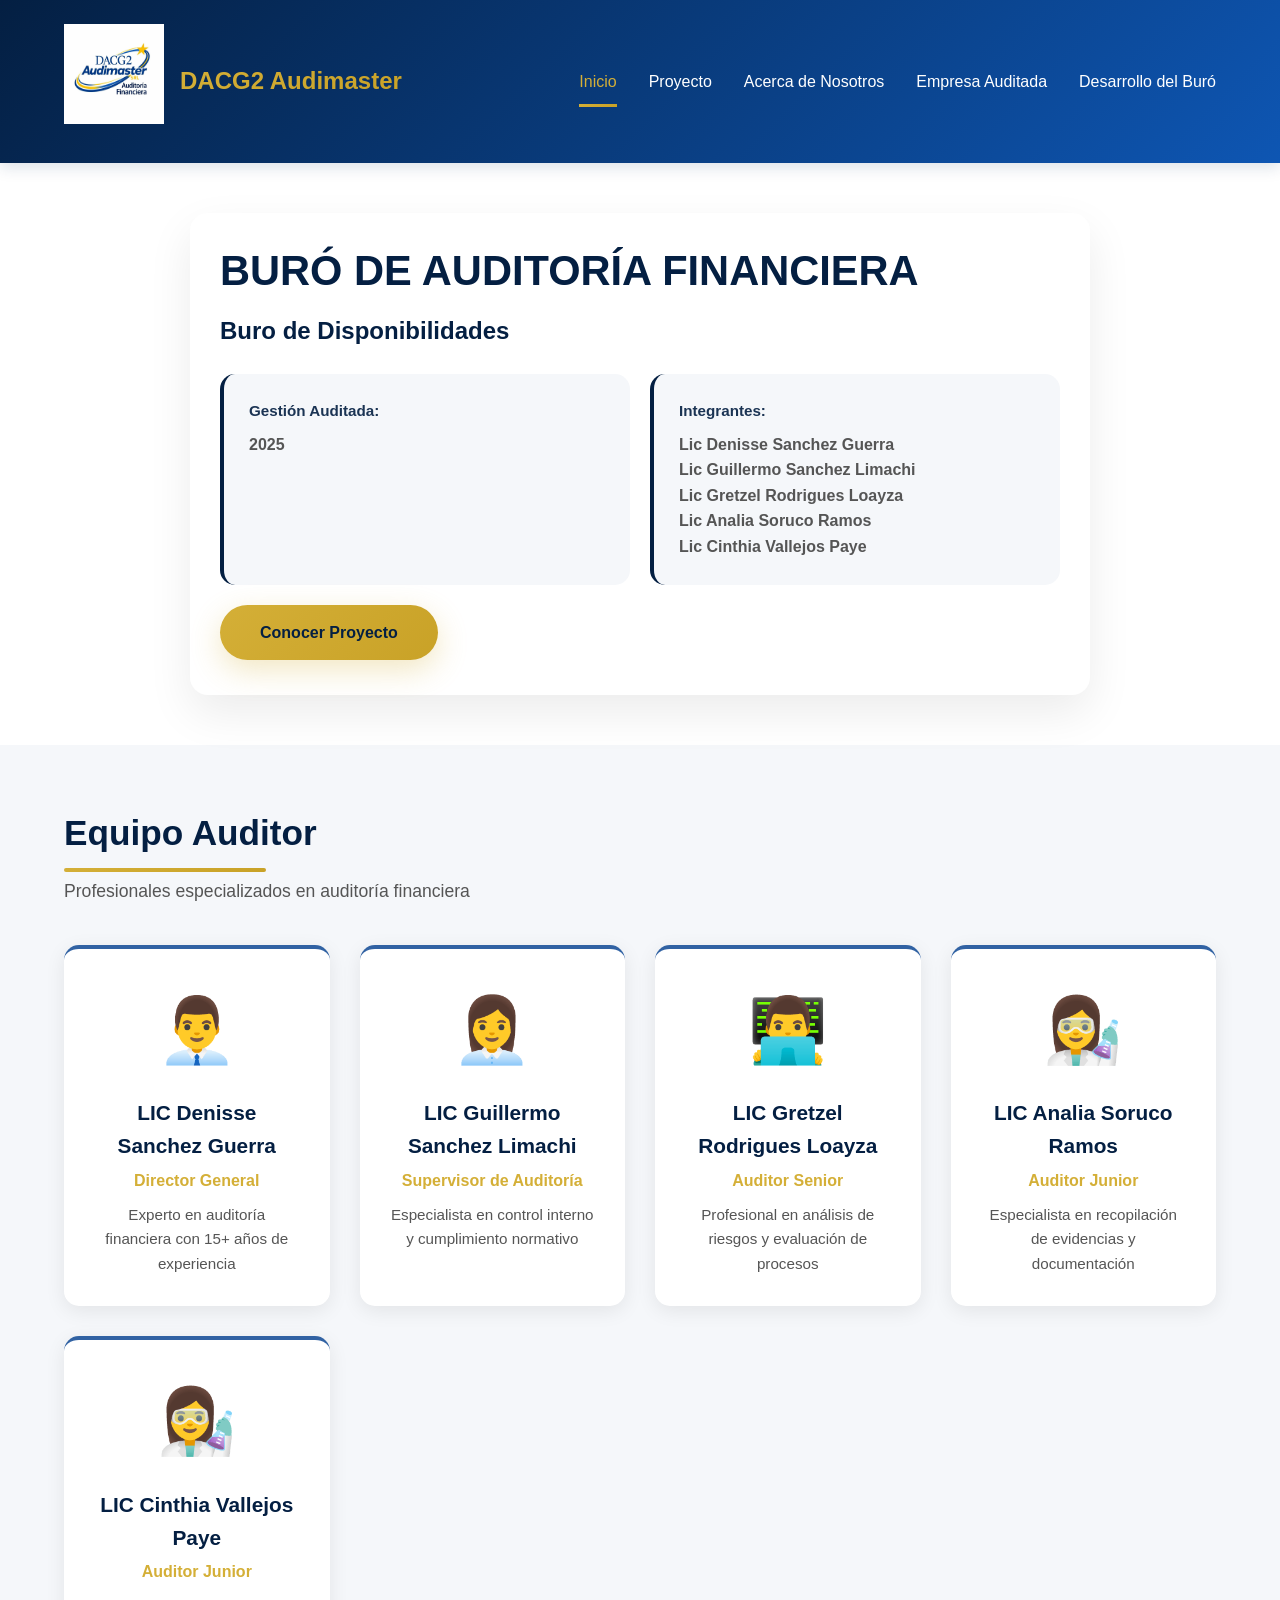
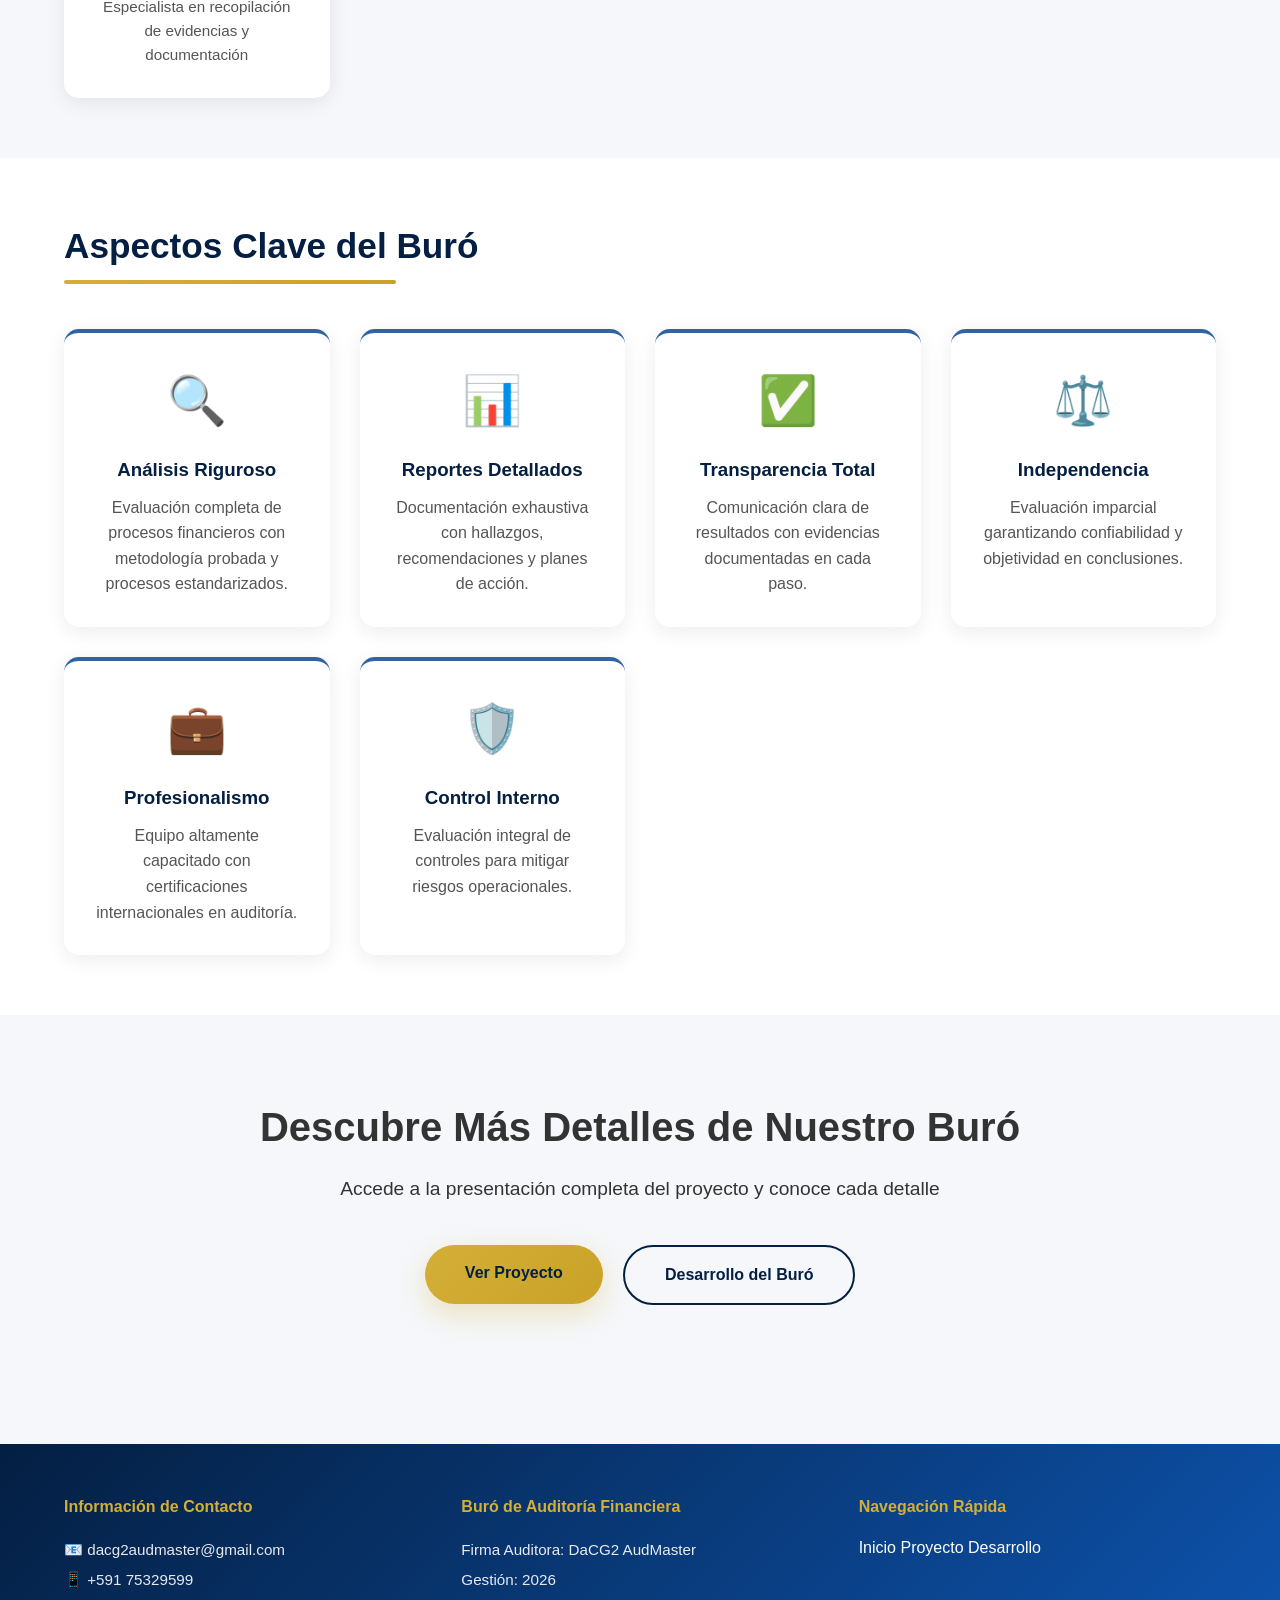
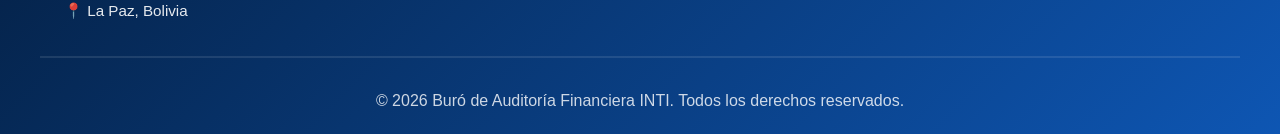
==== index.html @ c923cddf "Add files via upload" ====
<!DOCTYPE html>
<html lang="es">
<head>
    <meta charset="UTF-8">
    <meta name="viewport" content="width=device-width, initial-scale=1.0">
    <link rel="icon" type="image/png" href="img/logofirma.jpg">
    <title>Auditoría Financiera - 2026</title>
    <link rel="stylesheet" href="styles.css">
</head>
<body>
    <!-- Navegación Sticky -->
    <nav class="navbar sticky-navbar">
        <div class="navbar-container">
            <div class="navbar-brand">
                <span class="brand-icon"><img src="img/logofirma.jpg" alt="logo-firma" height="100px" width="100px"></span>
                <span class="brand-text">DACG2 Audimaster</span>
            </div>
            <div class="nav-menu" id="navMenu">
                <a href="index.html" class="nav-link active">Inicio</a>
                <a href="proyecto.html" class="nav-link">Proyecto</a>
                <a href="firma.html" class="nav-link">Acerca de Nosotros</a>
                <a href="empresa.html" class="nav-link">Empresa Auditada</a>
                <a href="desarrollo.html" class="nav-link">Desarrollo del Buró</a>
            </div>
            <div class="hamburger" id="hamburger">
                <span></span>
                <span></span>
                <span></span>
            </div>
        </div>
    </nav>

    <!-- Hero Section -->
    <header class="hero" id="hero">
        <div class="hero-overlay"></div>
        <div class="hero-content">
            <div class="hero-text">
                <h1 class="hero-title fade-in">BURÓ DE AUDITORÍA FINANCIERA</h1>
                <p class="hero-subtitle fade-in-delay">Buro de Disponibilidades</p>
                <div class="hero-info fade-in-delay-2">
                    <div class="info-card">
                        <span class="info-label">Gestión Auditada:</span>
                        <span class="info-value">2025</span>
                    </div>
                    <div class="info-card">
                        <span class="info-label">Integrantes:</span>
                        <span class="info-value">Lic Denisse Sanchez Guerra</span>
                        <span class="info-value">Lic Guillermo Sanchez Limachi</span>
                        <span class="info-value">Lic Gretzel Rodrigues Loayza</span>
                        <span class="info-value">Lic Analia Soruco Ramos</span>
                        <span class="info-value">Lic Cinthia Vallejos Paye</span>
                    </div>
                </div>
                <a href="desarrollo.html" class="cta-button fade-in-delay-3">Conocer Proyecto</a>
            </div>
        </div>
    </header>

    <!-- Integrantes Section -->
    <section class="integrantes-section">
        <div class="container">
            <h2 class="section-title">Equipo Auditor</h2>
            <p class="section-subtitle">Profesionales especializados en auditoría financiera</p>
            <div class="integrantes-grid">
                <div class="integrante-card fade-up" data-index="0">
                    <div class="integrante-avatar">👨‍💼</div>
                    <h3 class="integrante-name">LIC Denisse Sanchez Guerra</h3>
                    <p class="integrante-role">Director General</p>
                    <p class="integrante-description">Experto en auditoría financiera con 15+ años de experiencia</p>
                </div>
                <div class="integrante-card fade-up" data-index="1">
                    <div class="integrante-avatar">👩‍💼</div>
                    <h3 class="integrante-name">LIC Guillermo Sanchez Limachi</h3>
                    <p class="integrante-role">Supervisor de Auditoría</p>
                    <p class="integrante-description">Especialista en control interno y cumplimiento normativo</p>
                </div>
                <div class="integrante-card fade-up" data-index="2">
                    <div class="integrante-avatar">👨‍💻</div>
                    <h3 class="integrante-name">LIC Gretzel Rodrigues Loayza</h3>
                    <p class="integrante-role">Auditor Senior</p>
                    <p class="integrante-description">Profesional en análisis de riesgos y evaluación de procesos</p>
                </div>
                <div class="integrante-card fade-up" data-index="3">
                    <div class="integrante-avatar">👩‍🔬</div>
                    <h3 class="integrante-name">LIC Analia Soruco Ramos</h3>
                    <p class="integrante-role">Auditor Junior</p>
                    <p class="integrante-description">Especialista en recopilación de evidencias y documentación</p>
                </div>
                <div class="integrante-card fade-up" data-index="4">
                    <div class="integrante-avatar">👩‍🔬</div>
                    <h3 class="integrante-name">LIC Cinthia Vallejos Paye</h3>
                    <p class="integrante-role">Auditor Junior</p>
                    <p class="integrante-description">Especialista en recopilación de evidencias y documentación</p>
                </div>
            </div>
        </div>
    </section>
    <!-- Características Principales -->
    <section class="features-section">
        <div class="container">
            <h2 class="section-title">Aspectos Clave del Buró</h2>
            <div class="features-grid">
                <div class="feature-card">
                    <div class="feature-icon">🔍</div>
                    <h3>Análisis Riguroso</h3>
                    <p>Evaluación completa de procesos financieros con metodología probada y procesos estandarizados.</p>
                </div>
                <div class="feature-card">
                    <div class="feature-icon">📊</div>
                    <h3>Reportes Detallados</h3>
                    <p>Documentación exhaustiva con hallazgos, recomendaciones y planes de acción.</p>
                </div>
                <div class="feature-card">
                    <div class="feature-icon">✅</div>
                    <h3>Transparencia Total</h3>
                    <p>Comunicación clara de resultados con evidencias documentadas en cada paso.</p>
                </div>
                <div class="feature-card">
                    <div class="feature-icon">⚖️</div>
                    <h3>Independencia</h3>
                    <p>Evaluación imparcial garantizando confiabilidad y objetividad en conclusiones.</p>
                </div>
                <div class="feature-card">
                    <div class="feature-icon">💼</div>
                    <h3>Profesionalismo</h3>
                    <p>Equipo altamente capacitado con certificaciones internacionales en auditoría.</p>
                </div>
                <div class="feature-card">
                    <div class="feature-icon">🛡️</div>
                    <h3>Control Interno</h3>
                    <p>Evaluación integral de controles para mitigar riesgos operacionales.</p>
                </div>
            </div>
        </div>
    </section>
    <!-- CTA Section -->
    <section class="cta-section">
        <div class="cta-content">
            <h2>Descubre Más Detalles de Nuestro Buró</h2>
            <p>Accede a la presentación completa del proyecto y conoce cada detalle</p>
            <div class="cta-buttons">
                <a href="proyecto.html" class="cta-primary">Ver Proyecto</a>
                <a href="desarrollo.html" class="cta-secondary">Desarrollo del Buró</a>
            </div>
        </div>
    </section>

    <!-- Footer -->
    <footer class="footer">
        <div class="footer-content">
            <div class="footer-section">
                <h4>Información de Contacto</h4>
                <p>📧 dacg2audmaster@gmail.com</p>
                <p>📱 +591 75329599</p>
                <p>📍 La Paz, Bolivia</p>
            </div>
            <div class="footer-section">
                <h4>Buró de Auditoría Financiera</h4>
                <p>Firma Auditora: DaCG2 AudMaster</p>
                <p>Gestión: 2026</p>
            </div>
            <div class="footer-section">
                <h4>Navegación Rápida</h4>
                <a href="index.html">Inicio</a>
                <a href="proyecto.html">Proyecto</a>
                <a href="desarrollo.html">Desarrollo</a>
            </div>
        </div>
        <div class="footer-bottom">
            <p>© 2026 Buró de Auditoría Financiera INTI. Todos los derechos reservados.</p>
        </div>
    </footer>

    <!-- Botón Volver Arriba -->
    <button class="scroll-to-top" id="scrollToTop">↑</button>

    <script src="script.js"></script>
</body>
</html>
---- styles.css ----
/* ============================================
   ESTILOS GLOBALES Y VARIABLES
   ============================================ */

:root {
    /* Paleta de Colores Corporativa */
    --azul-primario: #041f42;
    --azul-secundario: #0e56b3;
    --azul-terciario: #3162a3;
    --dorado-institucional: #D4AF37;
    --dorado-oscuro: #C9A227;
    
    /* Colores Complementarios */
    --blanco: #FFFFFF;
    --gris-claro: #F5F7FA;
    --gris-medio: #E8ECF1;
    --gris-oscuro: #333333;
    --gris-texto: #555555;
    
    /* Otros */
    --verde-exitoso: #27AE60;
    --naranja-advertencia: #F39C12;
    --rojo-error: #E74C3C;
    
    /* Tipografía */
    --font-principal: 'Segoe UI', Tahoma, Geneva, Verdana, sans-serif;
    --font-mono: 'Courier New', monospace;
    
    /* Espaciado */
    --spacing-xs: 0.5rem;
    --spacing-sm: 1rem;
    --spacing-md: 1.5rem;
    --spacing-lg: 2rem;
    --spacing-xl: 3rem;
    --spacing-xxl: 4rem;
    
    /* Transiciones */
    --transition-rapida: 0.2s ease-in-out;
    --transition-normal: 0.3s ease-in-out;
    --transition-lenta: 0.5s ease-in-out;
}

* {
    margin: 0;
    padding: 0;
    box-sizing: border-box;
}

html {
    scroll-behavior: smooth;
}

body {
    font-family: var(--font-principal);
    line-height: 1.6;
    color: var(--gris-texto);
    background-color: var(--gris-claro);
    overflow-x: hidden;
}

/* ============================================
   NAVBAR/NAVEGACIÓN
   ============================================ */

.navbar {
    background: linear-gradient(135deg, var(--azul-primario) 0%, var(--azul-secundario) 100%);
    padding: var(--spacing-md) 0;
    box-shadow: 0 4px 15px rgba(10, 46, 93, 0.15);
    z-index: 1000;
}

.sticky-navbar {
    position: sticky;
    top: 0;
}

.navbar-container {
    max-width: 1200px;
    margin: 0 auto;
    display: flex;
    justify-content: space-between;
    align-items: center;
    padding: 0 var(--spacing-md);
}

.navbar-brand {
    display: flex;
    align-items: center;
    gap: var(--spacing-sm);
    font-size: 1.5rem;
    font-weight: bold;
    color: var(--dorado-institucional);
    text-decoration: none;
}

.brand-icon {
    font-size: 2rem;
}

.brand-text {
    background: linear-gradient(135deg, var(--dorado-institucional), var(--dorado-oscuro));
    -webkit-background-clip: text;
    -webkit-text-fill-color: transparent;
    background-clip: text;
}

.nav-menu {
    display: flex;
    gap: var(--spacing-lg);
    align-items: center;
}

.nav-link {
    color: var(--blanco);
    text-decoration: none;
    font-weight: 500;
    transition: var(--transition-normal);
    position: relative;
    padding: var(--spacing-xs) 0;
}

.nav-link::after {
    content: '';
    position: absolute;
    width: 0;
    height: 3px;
    bottom: -5px;
    left: 0;
    background: linear-gradient(90deg, var(--dorado-institucional), var(--dorado-oscuro));
    transition: width var(--transition-normal);
}

.nav-link:hover::after,
.nav-link.active::after {
    width: 100%;
}

.nav-link:hover {
    color: var(--dorado-institucional);
}

.nav-link.active {
    color: var(--dorado-institucional);
}

.hamburger {
    display: none;
    flex-direction: column;
    cursor: pointer;
    gap: 5px;
}

.hamburger span {
    width: 25px;
    height: 3px;
    background: var(--blanco);
    border-radius: 2px;
    transition: var(--transition-normal);
}

/* ============================================
   HERO SECTION
   ============================================ */

.hero {
    background: var(--blanco);
    color: var(--gris-oscuro);
    padding: 50px 20px;
    min-height: auto;
    position: relative;
}

.hero-overlay {
    display: none;
}

.hero-content {
    display: grid;
    grid-template-columns: 1fr;
    gap: 20px;
    align-items: center;
    max-width: 900px;
    width: min(100%, 980px);
    margin: 0 auto;
    position: relative;
    z-index: 1;
    background: #ffffff;
    padding: 35px 30px;
    border-radius: 18px;
    box-shadow: 0 18px 45px rgba(0, 0, 0, 0.08);
}

.hero-text h1 {
    font-size: 2.6rem;
    font-weight: 800;
    margin-bottom: 18px;
    line-height: 1.1;
    color: var(--azul-primario);
}

.hero-subtitle {
    font-size: 1.5rem;
    margin-bottom: 24px;
    color: var(--azul-primario);
    font-weight: 700;
}

.hero-info {
    display: grid;
    grid-template-columns: repeat(auto-fit, minmax(240px, 1fr));
    gap: 20px;
    margin-bottom: 20px;
}

.info-card {
    color: var(--gris-oscuro);
    background: var(--gris-claro);
    padding: 25px;
    border-radius: 15px;
    border-left: 4px solid var(--azul-primario);
}

.info-label {
    display: block;
    font-size: 0.95rem;
    opacity: 0.9;
    margin-bottom: 10px;
    color: var(--azul-terciario);
}

.info-value {
    display: block;
    font-size: 1.5rem;
    font-weight: bold;
}

.cta-button {
    display: inline-block;
    padding: 15px 40px;
    background: linear-gradient(135deg, var(--dorado-institucional), var(--dorado-oscuro));
    color: var(--azul-primario);
    text-decoration: none;
    border-radius: 50px;
    font-weight: 700;
    transition: background-color var(--transition-normal), transform var(--transition-normal), box-shadow var(--transition-normal);
    box-shadow: 0 10px 30px rgba(212, 175, 55, 0.3);
    border: none;
    cursor: pointer;
}

.cta-button:hover {
    transform: translateY(-2px);
    box-shadow: 0 12px 30px rgba(212, 175, 55, 0.25);
}

/* Hero Image */
.hero-image {
    position: relative;
    height: 400px;
    display: flex;
    align-items: center;
    justify-content: center;
}

.audit-illustration {
    position: relative;
    width: 300px;
    height: 300px;
}

.illustration-element {
    position: absolute;
    border-radius: 10px;
    background: rgba(255, 255, 255, 0.1);
    backdrop-filter: blur(10px);
    animation: float 6s ease-in-out infinite;
}

.element-1 {
    width: 150px;
    height: 100px;
    top: 0;
    left: 0;
    animation-delay: 0s;
    background: linear-gradient(135deg, rgba(212, 175, 55, 0.3), rgba(212, 175, 55, 0.1));
}

.element-2 {
    width: 120px;
    height: 120px;
    bottom: 20px;
    right: 0;
    animation-delay: 1s;
    background: linear-gradient(135deg, rgba(255, 255, 255, 0.2), rgba(255, 255, 255, 0.05));
}

.element-3 {
    width: 100px;
    height: 80px;
    top: 50%;
    left: 50%;
    animation-delay: 2s;
    background: linear-gradient(135deg, rgba(212, 175, 55, 0.2), rgba(212, 175, 55, 0.1));
}

.element-4 {
    width: 140px;
    height: 90px;
    bottom: 0;
    left: 20%;
    animation-delay: 1.5s;
    background: linear-gradient(135deg, rgba(255, 255, 255, 0.15), rgba(255, 255, 255, 0.05));
}

@keyframes float {
    0%, 100% { transform: translateY(0px) rotate(0deg); }
    50% { transform: translateY(-20px) rotate(2deg); }
}

/* ============================================
   ANIMACIONES GLOBALES
   ============================================ */

@keyframes fadeIn {
    from {
        opacity: 0;
        transform: translateY(20px);
    }
    to {
        opacity: 1;
        transform: translateY(0);
    }
}

@keyframes fadeInRight {
    from {
        opacity: 0;
        transform: translateX(50px);
    }
    to {
        opacity: 1;
        transform: translateX(0);
    }
}

@keyframes slideUp {
    from {
        opacity: 0;
        transform: translateY(50px);
    }
    to {
        opacity: 1;
        transform: translateY(0);
    }
}

@keyframes scaleIn {
    from {
        opacity: 0;
        transform: scale(0.9);
    }
    to {
        opacity: 1;
        transform: scale(1);
    }
}

@keyframes countUp {
    from {
        transform: translateY(10px);
        opacity: 0;
    }
    to {
        transform: translateY(0);
        opacity: 1;
    }
}

.fade-in {
    animation: fadeIn 0.8s ease-out forwards;
}

.fade-in-delay {
    animation: fadeIn 0.8s ease-out 0.2s forwards;
    opacity: 0;
}

.fade-in-delay-2 {
    animation: fadeIn 0.8s ease-out 0.4s forwards;
    opacity: 0;
}

.fade-in-delay-3 {
    animation: fadeIn 0.8s ease-out 0.6s forwards;
    opacity: 0;
}

.fade-in-right {
    animation: fadeInRight 0.8s ease-out forwards;
}

.fade-up {
    animation: slideUp 0.6s ease-out forwards;
    opacity: 0;
}

.fade-up[data-delay="0.1s"] {
    animation-delay: 0.1s;
}

.fade-up[data-delay="0.2s"] {
    animation-delay: 0.2s;
}

.fade-up[data-delay="0.3s"] {
    animation-delay: 0.3s;
}

.fade-up[data-delay="0.4s"] {
    animation-delay: 0.4s;
}

.fade-up[data-delay="0.5s"] {
    animation-delay: 0.5s;
}

.fade-up[data-delay="0.6s"] {
    animation-delay: 0.6s;
}

.fade-up[data-delay="0.7s"] {
    animation-delay: 0.7s;
}

.fade-up[data-index="0"] {
    animation-delay: 0s;
}

.fade-up[data-index="1"] {
    animation-delay: 0.1s;
}

.fade-up[data-index="2"] {
    animation-delay: 0.2s;
}

.fade-up[data-index="3"] {
    animation-delay: 0.3s;
}

.fade-up[data-index="4"] {
    animation-delay: 0.4s;
}

.fade-up[data-index="5"] {
    animation-delay: 0.5s;
}

/* ============================================
   CONTENEDOR GENERAL
   ============================================ */

.container {
    max-width: 1200px;
    margin: 0 auto;
    padding: 0 var(--spacing-md);
}

.main-content {
    min-height: calc(100vh - 200px);
}

/* ============================================
   PAGE HEADER
   ============================================ */

.page-header {
    padding: 60px var(--spacing-md);
    text-align: center;
    border-bottom: 5px solid var(--dorado-institucional);
}

.page-title {
    font-size: 2.5rem;
    margin-bottom: 10px;
    font-weight: 800;
}

.page-subtitle {
    font-size: 1.2rem;
    opacity: 0.9;
    color: var(--dorado-institucional);
}

/* ============================================
   SECCIONES GENERALES
   ============================================ */

.section-title {
    font-size: 2.2rem;
    font-weight: 800;
    color: var(--azul-primario);
    margin-bottom: 15px;
    position: relative;
    display: inline-block;
}

.section-title::after {
    content: '';
    position: absolute;
    width: 80%;
    height: 4px;
    bottom: -10px;
    left: 0;
    background: linear-gradient(90deg, var(--dorado-institucional), var(--dorado-oscuro));
    border-radius: 2px;
}

.section-subtitle {
    font-size: 1.1rem;
    color: var(--gris-texto);
    margin-bottom: 40px;
}

section {
    padding: 60px 0;
}

section:nth-child(even) {
    background: var(--blanco);
}

section:nth-child(odd) {
    background: var(--gris-claro);
}

section.project-section,
section.firm-section,
section.company-section {
    background: var(--blanco);
    max-width: 1080px;
    margin: 0 auto 40px;
    padding: 40px 35px;
    border-radius: 24px;
    box-shadow: 0 18px 40px rgba(0, 0, 0, 0.08);
    border: 1px solid rgba(0, 0, 0, 0.05);
}

section.firm-section {
    background: var(--blanco);
    max-width: 1080px;
    margin: 0 auto 40px;
    padding: 40px 35px;
    border-radius: 24px;
    box-shadow: 0 18px 40px rgba(0, 0, 0, 0.08);
    border: 1px solid rgba(0, 0, 0, 0.05);
}

section.project-section .section-title,
section.firm-section .section-title,
section.company-section .section-title {
    margin-bottom: 25px;
}

section.project-section .editable-box,
section.project-section .objective-box,
section.project-section .methodology-box,
section.project-section .documentation-grid,
section.project-section .importance-grid,
section.project-section .steps-container,
section.firm-section .firm-info-box,
section.firm-section .mission-vision-grid,
section.firm-section .values-grid,
section.firm-section .organigrama-container,
section.firm-section .competencias-grid,
section.firm-section .certifications-grid,
section.firm-section .experience-content,
section.company-section .company-info-grid,
section.company-section .background-box,
section.company-section .economic-activity-box,
section.company-section .org-structure-container,
section.company-section .areas-grid,
section.company-section .indicators-container,
section.company-section .risk-assessment,
section.company-section .executive-summary {
    margin-top: 20px;
}

.firm-info-box {
    background: var(--gris-claro);
    padding: 30px;
    border-radius: 18px;
    box-shadow: 0 10px 30px rgba(0, 0, 0, 0.05);
    border: 1px solid rgba(0, 0, 0, 0.08);
}

/* ============================================
   CARDS Y ELEMENTOS
   ============================================ */

.integrantes-grid,
.features-grid,
.indicadores-grid {
    display: grid;
    grid-template-columns: repeat(auto-fit, minmax(250px, 1fr));
    gap: 30px;
    margin-top: 40px;
}

.integrante-card,
.feature-card,
.indicador-card,
.work-card,
.importance-card {
    background: var(--blanco);
    padding: 30px;
    border-radius: 15px;
    box-shadow: 0 5px 20px rgba(0, 0, 0, 0.08);
    transition: var(--transition-normal);
    text-align: center;
    border-top: 4px solid var(--azul-terciario);
}

.integrante-card:hover,
.feature-card:hover,
.importance-card:hover {
    transform: translateY(-10px);
    box-shadow: 0 15px 40px rgba(0, 0, 0, 0.15);
    border-top-color: var(--dorado-institucional);
}

.integrante-avatar {
    font-size: 4rem;
    margin-bottom: 15px;
}

.integrante-name {
    font-size: 1.3rem;
    color: var(--azul-primario);
    margin-bottom: 5px;
}

.integrante-role {
    color: var(--dorado-institucional);
    font-weight: 600;
    margin-bottom: 10px;
}

.integrante-description {
    font-size: 0.95rem;
    color: var(--gris-texto);
}

.feature-icon,
.importance-icon {
    font-size: 3rem;
    margin-bottom: 15px;
}

.feature-card h3,
.importance-card h3 {
    color: var(--azul-primario);
    margin-bottom: 10px;
}

.indicador-icon {
    font-size: 2.5rem;
    margin-bottom: 15px;
}

.indicador-number {
    font-size: 2.5rem;
    font-weight: bold;
    color: var(--dorado-institucional);
    margin: 15px 0;
}

.indicador-label {
    font-size: 0.95rem;
    color: var(--gris-texto);
    font-weight: 600;
}

/* ============================================
   BOXES DESTACADAS
   ============================================ */

.highlight-box,
.objective-box,
.editable-box {
    background: linear-gradient(135deg, var(--azul-primario), var(--azul-secundario));
    color: var(--blanco);
    padding: 30px;
    border-radius: 15px;
    border-left: 5px solid var(--dorado-institucional);
    margin: 20px 0;
}

.objective-text {
    font-size: 1.1rem;
    line-height: 1.8;
    text-align: center;
}

.editable-box {
    background: var(--blanco);
    color: var(--gris-texto);
    border: 2px solid var(--gris-medio);
    padding: 40px;
}

.editable-box p {
    margin-bottom: 20px;
    line-height: 1.8;
    text-align: justify;
}

/* ============================================
   OBJETIVOS
   ============================================ */

.objectives-list {
    display: grid;
    grid-template-columns: repeat(auto-fit, minmax(300px, 1fr));
    gap: 25px;
    margin-top: 30px;
}

.objective-item {
    background: var(--blanco);
    padding: 25px;
    border-radius: 12px;
    display: flex;
    gap: 15px;
    box-shadow: 0 3px 15px rgba(0, 0, 0, 0.08);
    transition: var(--transition-normal);
    border-left: 4px solid var(--azul-terciario);
}

.objective-item:hover {
    transform: translateX(5px);
    box-shadow: 0 8px 25px rgba(0, 0, 0, 0.12);
}

.objective-icon {
    font-size: 2rem;
    flex-shrink: 0;
}

.objective-content h4 {
    color: var(--azul-primario);
    margin-bottom: 8px;
}

.objective-content p {
    font-size: 0.95rem;
    color: var(--gris-texto);
}

/* ============================================
   VALORES Y COMPETENCIAS
   ============================================ */

.values-grid,
.competencias-grid {
    display: grid;
    grid-template-columns: repeat(auto-fit, minmax(280px, 1fr));
    gap: 25px;
    margin-top: 30px;
}

.value-card,
.competencia-item {
    background: var(--blanco);
    padding: 30px;
    border-radius: 15px;
    text-align: center;
    box-shadow: 0 5px 20px rgba(0, 0, 0, 0.08);
    transition: var(--transition-normal);
    border: 2px solid transparent;
}

.value-card:hover,
.competencia-item:hover {
    border-color: var(--dorado-institucional);
    box-shadow: 0 10px 30px rgba(212, 175, 55, 0.15);
}

.value-icon {
    font-size: 2.5rem;
    margin-bottom: 15px;
}

.value-card h3,
.competencia-item h4 {
    color: var(--azul-primario);
    margin-bottom: 10px;
    font-size: 1.2rem;
}

.value-card p,
.competencia-item p {
    color: var(--gris-texto);
    font-size: 0.95rem;
}

/* ============================================
   MISIÓN Y VISIÓN
   ============================================ */

.mission-vision-grid {
    display: grid;
    grid-template-columns: 1fr 1fr;
    gap: 30px;
    margin-top: 30px;
}

.mission-card,
.vision-card {
    background: var(--blanco);
    padding: 40px;
    border-radius: 15px;
    box-shadow: 0 8px 30px rgba(0, 0, 0, 0.1);
    border-top: 5px solid var(--dorado-institucional);
}

.mission-icon,
.vision-icon {
    font-size: 3rem;
    margin-bottom: 20px;
}

.mission-card h3,
.vision-card h3 {
    color: var(--azul-primario);
    font-size: 1.8rem;
    margin-bottom: 15px;
}

.mission-card p,
.vision-card p {
    line-height: 1.8;
    text-align: justify;
}

/* ============================================
   ORGANIGRAMA
   ============================================ */

.organigrama-container {
    margin-top: 40px;
    padding: 30px;
    background: var(--blanco);
    border-radius: 15px;
    display: flex;
    flex-direction: column;
    align-items: center;
    gap: 20px;
}

section.firm-section .organigrama-container {
    max-width: 980px;
    width: 100%;
    padding: 30px;
    background: linear-gradient(180deg, rgba(249,250,252,0.95), rgba(238,243,249,0.95));
    border-radius: 18px;
    box-shadow: 0 20px 50px rgba(0, 0, 0, 0.08);
}

.org-level {
    display: flex;
    justify-content: center;
    gap: 20px;
    width: 100%;
    flex-wrap: wrap;
}

.org-box {
    background: linear-gradient(135deg, var(--azul-primario), var(--azul-secundario));
    color: var(--blanco);
    padding: 20px;
    border-radius: 10px;
    text-align: center;
    min-width: 200px;
    box-shadow: 0 5px 15px rgba(0, 0, 0, 0.1);
    border-bottom: 4px solid var(--dorado-institucional);
    min-height: 160px;
    display: flex;
    flex-direction: column;
    justify-content: center;
}

.org-icon {
    font-size: 2rem;
    display: block;
    margin-bottom: 10px;
}

.org-title {
    display: block;
    font-weight: 700;
    margin-bottom: 5px;
}

.org-name {
    display: block;
    font-size: 0.85rem;
    opacity: 0.9;
}

.org-connector {
    width: 2px;
    height: 40px;
    background: var(--dorado-institucional);
    margin: 0 auto;
}

.org-connector.horizontal {
    width: 80%;
    height: 2px;
    margin: 0 auto;
    max-width: 700px;
}

.org-connector.vertical {
    width: 2px;
    height: 40px;
    background: var(--dorado-institucional);
    margin: 0 auto;
}

.org-col {
    display: flex;
    flex-direction: row;
    align-items: center;
    justify-content: center;
    gap: 20px;
    flex-wrap: nowrap;
}

.org-col .org-connector {
    width: 40px;
    height: 2px;
    background: var(--dorado-institucional);
    margin: 0;
}

@media (max-width: 768px) {
    .org-level,
    .org-col {
        flex-direction: column;
        gap: 15px;
    }

    .org-connector.horizontal,
    .org-col .org-connector {
        width: 60%;
        height: 2px;
    }
}

/* ============================================
   ESTRUCTURA Y ORGANIZACIÓN
   ============================================ */

.structure-diagram {
    margin-top: 30px;
    display: flex;
    flex-direction: column;
    align-items: center;
    gap: 20px;
}

.structure-level {
    display: flex;
    justify-content: center;
    gap: 20px;
    width: 100%;
    flex-wrap: wrap;
}

.structure-box {
    background: linear-gradient(135deg, var(--azul-secundario), var(--azul-terciario));
    color: var(--blanco);
    padding: 20px;
    border-radius: 10px;
    text-align: center;
    min-width: 150px;
    box-shadow: 0 5px 15px rgba(0, 0, 0, 0.1);
    border-top: 4px solid var(--dorado-institucional);
}

.structure-icon {
    font-size: 1.8rem;
    display: block;
    margin-bottom: 10px;
}

.structure-title {
    font-size: 0.95rem;
    font-weight: 700;
}

.structure-line {
    width: 2px;
    height: 30px;
    background: var(--dorado-institucional);
}

/* ============================================
   INFORMACIÓN EMPRESARIAL
   ============================================ */

.company-info-grid {
    display: grid;
    grid-template-columns: repeat(auto-fit, minmax(280px, 1fr));
    gap: 20px;
    margin-top: 30px;
}

.info-item {
    background: var(--blanco);
    padding: 20px;
    border-radius: 10px;
    border-left: 4px solid var(--dorado-institucional);
    box-shadow: 0 3px 10px rgba(0, 0, 0, 0.08);
}

.info-label {
    display: block;
    font-weight: 700;
    color: var(--azul-primario);
    font-size: 0.95rem;
    margin-bottom: 8px;
}

.info-value {
    display: block;
    color: var(--gris-texto);
    font-size: 1rem;
}

.background-box {
    background: var(--gris-claro);
    padding: 30px;
    border-radius: 15px;
    border-left: 5px solid var(--azul-terciario);
}

.background-box p {
    margin-bottom: 15px;
    line-height: 1.8;
    text-align: justify;
}

.economic-activity-box {
    background: linear-gradient(135deg, var(--azul-primario), var(--azul-secundario));
    color: var(--blanco);
}

.economic-activity-box h3 {
    margin-bottom: 15px;
    font-size: 1.3rem;
}

/* ============================================
   ÁREAS EVALUADAS
   ============================================ */

.areas-grid {
    display: grid;
    grid-template-columns: repeat(auto-fit, minmax(280px, 1fr));
    gap: 25px;
    margin-top: 30px;
}

.area-card {
    background: var(--blanco);
    padding: 25px;
    border-radius: 12px;
    text-align: center;
    box-shadow: 0 5px 20px rgba(0, 0, 0, 0.08);
    transition: var(--transition-normal);
    position: relative;
}

.area-card:hover {
    transform: translateY(-8px);
    box-shadow: 0 12px 30px rgba(0, 0, 0, 0.15);
}

.area-icon {
    font-size: 2.5rem;
    margin-bottom: 15px;
}

.area-card h3 {
    color: var(--azul-primario);
    margin-bottom: 10px;
}

.area-card p {
    color: var(--gris-texto);
    font-size: 0.95rem;
    margin-bottom: 15px;
}

.area-status {
    display: inline-block;
    background: var(--verde-exitoso);
    color: var(--blanco);
    padding: 5px 12px;
    border-radius: 20px;
    font-size: 0.85rem;
    font-weight: 600;
}

/* ============================================
   INDICADORES Y PROGRESO
   ============================================ */

.indicators-container {
    display: grid;
    grid-template-columns: repeat(auto-fit, minmax(250px, 1fr));
    gap: 30px;
    margin-top: 30px;
}

.indicator-block {
    background: var(--blanco);
    padding: 25px;
    border-radius: 12px;
    box-shadow: 0 3px 15px rgba(0, 0, 0, 0.08);
}

.indicator-block h4 {
    color: var(--azul-primario);
    margin-bottom: 15px;
    font-size: 1rem;
}

.progress-bar {
    height: 10px;
    background: var(--gris-medio);
    border-radius: 10px;
    overflow: hidden;
    margin-bottom: 10px;
}

.progress-fill {
    height: 100%;
    background: linear-gradient(90deg, var(--verde-exitoso), var(--dorado-institucional));
    border-radius: 10px;
    animation: progressAnimation 2s ease-out;
}

@keyframes progressAnimation {
    from {
        width: 0 !important;
    }
}

.progress-percent {
    display: block;
    text-align: right;
    color: var(--verde-exitoso);
    font-weight: 700;
    font-size: 1.1rem;
}

/* ============================================
   EVALUACIÓN DE RIESGO
   ============================================ */

.risk-assessment {
    display: grid;
    grid-template-columns: repeat(auto-fit, minmax(280px, 1fr));
    gap: 25px;
    margin-top: 30px;
}

.risk-item {
    background: var(--blanco);
    padding: 25px;
    border-radius: 12px;
    box-shadow: 0 3px 15px rgba(0, 0, 0, 0.08);
}

.risk-label {
    display: block;
    font-weight: 700;
    color: var(--azul-primario);
    margin-bottom: 12px;
}

.risk-gauge {
    position: relative;
    height: 30px;
    background: var(--gris-medio);
    border-radius: 15px;
    overflow: hidden;
    display: flex;
    align-items: center;
    justify-content: flex-start;
    padding: 0 10px;
}

.gauge-fill {
    height: 100%;
    border-radius: 15px;
    animation: gaugeFill 1.5s ease-out;
}

@keyframes gaugeFill {
    from {
        width: 0 !important;
    }
}

.gauge-label {
    position: absolute;
    right: 10px;
    color: var(--blanco);
    font-weight: 700;
    font-size: 0.85rem;
}

/* ============================================
   DASHBOARD
   ============================================ */

.dashboard-grid {
    display: grid;
    grid-template-columns: repeat(auto-fit, minmax(200px, 1fr));
    gap: 25px;
    margin-top: 30px;
}

.dashboard-card {
    background: var(--blanco);
    padding: 30px;
    border-radius: 15px;
    text-align: center;
    box-shadow: 0 8px 30px rgba(0, 0, 0, 0.1);
    border-top: 5px solid var(--dorado-institucional);
    animation: scaleIn 0.6s ease-out;
}

.dashboard-icon {
    font-size: 2.5rem;
    margin-bottom: 15px;
}

.dashboard-stat {
    font-size: 2.5rem;
    font-weight: 800;
    color: var(--dorado-institucional);
    margin: 15px 0;
}

.dashboard-label {
    color: var(--gris-texto);
    font-size: 0.95rem;
    font-weight: 600;
}

/* ============================================
   TRABAJO REALIZADO - TABS
   ============================================ */

.work-tabs {
    display: flex;
    gap: 15px;
    margin-bottom: 30px;
    border-bottom: 2px solid var(--gris-medio);
    flex-wrap: wrap;
}

.tab-button {
    padding: 12px 25px;
    background: transparent;
    border: none;
    color: var(--gris-texto);
    cursor: pointer;
    font-weight: 600;
    transition: var(--transition-normal);
    position: relative;
    border-bottom: 3px solid transparent;
    margin-bottom: -2px;
}

.tab-button:hover {
    color: var(--dorado-institucional);
}

.tab-button.active {
    color: var(--azul-primario);
    border-bottom-color: var(--dorado-institucional);
}

.tab-content {
    display: none;
}

.tab-content.active {
    display: block;
    animation: fadeIn 0.3s ease-out;
}

/* ============================================
   TARJETAS DE TRABAJO
   ============================================ */

.work-cards {
    display: grid;
    grid-template-columns: repeat(auto-fit, minmax(300px, 1fr));
    gap: 25px;
    margin-top: 25px;
}

.work-card {
    background: var(--blanco);
    border: 2px solid var(--gris-medio);
    padding: 25px;
    border-radius: 12px;
    transition: var(--transition-normal);
    display: flex;
    flex-direction: column;
}

.work-card:hover {
    border-color: var(--dorado-institucional);
    box-shadow: 0 10px 30px rgba(0, 0, 0, 0.12);
    transform: translateY(-5px);
}

.work-header {
    display: flex;
    justify-content: space-between;
    align-items: flex-start;
    gap: 15px;
    margin-bottom: 15px;
    padding-bottom: 15px;
    border-bottom: 2px solid var(--gris-medio);
}

.drive-grid {
    display: grid;
    grid-template-columns: repeat(auto-fit, minmax(270px, 1fr));
    gap: 24px;
    margin-top: 30px;
}

.drive-card {
    display: block;
    border-radius: 20px;
    overflow: hidden;
    text-decoration: none;
    background: var(--blanco);
    border: 1px solid rgba(0, 0, 0, 0.08);
    box-shadow: 0 12px 35px rgba(0, 0, 0, 0.08);
    transition: transform var(--transition-normal), box-shadow var(--transition-normal), border-color var(--transition-normal);
}

.drive-card:hover {
    transform: translateY(-6px);
    border-color: var(--dorado-institucional);
    box-shadow: 0 18px 45px rgba(0, 0, 0, 0.14);
}

.drive-thumb {
    position: relative;
    overflow: hidden;
    height: 210px;
    background: var(--gris-medio);
}

.drive-thumb img {
    width: 100%;
    height: 100%;
    object-fit: cover;
    transition: transform var(--transition-normal);
}

.drive-card:hover .drive-thumb img {
    transform: scale(1.05);
}

.drive-overlay {
    position: absolute;
    inset: auto 0 0;
    width: 100%;
    padding: 14px 18px;
    background: rgba(4, 31, 66, 0.82);
    color: var(--blanco);
    font-weight: 700;
    text-align: center;
    letter-spacing: 0.02em;
}

.drive-card-content {
    padding: 22px 20px 24px;
}

.drive-card-content h3 {
    margin-bottom: 12px;
    font-size: 1.25rem;
    color: var(--azul-primario);
}

.drive-card-content p {
    color: var(--gris-texto);
    line-height: 1.6;
}

@media (max-width: 640px) {
    .drive-thumb {
        height: 180px;
    }
}


.work-header h3 {
    color: var(--azul-primario);
    font-size: 1.1rem;
    flex: 1;
    text-align: left;
}

.work-status {
    background: var(--verde-exitoso);
    color: var(--blanco);
    padding: 5px 12px;
    border-radius: 20px;
    font-size: 0.85rem;
    font-weight: 600;
    white-space: nowrap;
}

.work-content {
    flex: 1;
}

.work-content p {
    margin-bottom: 12px;
    line-height: 1.6;
    font-size: 0.95rem;
}

.work-content strong {
    color: var(--azul-primario);
}

/* ============================================
   HALLAZGOS Y RECOMENDACIONES
   ============================================ */

.findings-container,
.recommendations-container {
    display: grid;
    grid-template-columns: 1fr;
    gap: 20px;
    margin-top: 25px;
}

.finding-item,
.recommendation-item {
    background: var(--blanco);
    padding: 25px;
    border-radius: 12px;
    border-left: 5px solid var(--gris-medio);
    display: flex;
    gap: 15px;
}

.finding-item.high-priority,
.recommendation-item.priority-1 {
    border-left-color: var(--rojo-error);
    background: linear-gradient(135deg, var(--blanco), rgba(231, 76, 60, 0.05));
}

.finding-item.medium-priority,
.recommendation-item.priority-2 {
    border-left-color: var(--naranja-advertencia);
    background: linear-gradient(135deg, var(--blanco), rgba(243, 156, 18, 0.05));
}

.finding-item.low-priority,
.recommendation-item.priority-3 {
    border-left-color: var(--verde-exitoso);
    background: linear-gradient(135deg, var(--blanco), rgba(39, 174, 96, 0.05));
}

.finding-priority,
.rec-number {
    display: inline-block;
    padding: 8px 12px;
    border-radius: 6px;
    font-weight: 700;
    font-size: 0.85rem;
    color: var(--blanco);
    white-space: nowrap;
    flex-shrink: 0;
}

.finding-item.high-priority .finding-priority,
.recommendation-item.priority-1 .rec-number {
    background: var(--rojo-error);
}

.finding-item.medium-priority .finding-priority,
.recommendation-item.priority-2 .rec-number {
    background: var(--naranja-advertencia);
}

.finding-item.low-priority .finding-priority,
.recommendation-item.priority-3 .rec-number {
    background: var(--verde-exitoso);
}

.rec-number {
    width: 40px;
    height: 40px;
    display: flex;
    align-items: center;
    justify-content: center;
    font-size: 1.2rem;
}

.rec-content h4 {
    color: var(--azul-primario);
    margin-bottom: 10px;
}

.rec-content p {
    margin-bottom: 10px;
    line-height: 1.6;
    font-size: 0.95rem;
}

.rec-content p:last-child {
    margin-bottom: 0;
}

/* ============================================
   TIMELINE INTERACTIVA
   ============================================ */

.timeline-container {
    position: relative;
    margin-top: 40px;
}

.timeline-container::before {
    content: '';
    position: absolute;
    left: 50%;
    transform: translateX(-50%);
    width: 4px;
    height: 100%;
    background: linear-gradient(180deg, var(--dorado-institucional), var(--dorado-oscuro));
}

.timeline-item {
    margin-bottom: 50px;
    position: relative;
}

.timeline-item:nth-child(odd) .timeline-content {
    margin-left: 0;
    margin-right: 50%;
    padding-right: 30px;
    text-align: right;
}

.timeline-item:nth-child(even) .timeline-content {
    margin-left: 50%;
    margin-right: 0;
    padding-left: 30px;
    text-align: left;
}

.timeline-marker {
    position: absolute;
    left: 50%;
    top: 0;
    transform: translateX(-50%);
    z-index: 10;
}

.timeline-icon {
    width: 50px;
    height: 50px;
    background: linear-gradient(135deg, var(--azul-primario), var(--azul-secundario));
    border: 4px solid var(--dorado-institucional);
    border-radius: 50%;
    display: flex;
    align-items: center;
    justify-content: center;
    font-size: 1.5rem;
    box-shadow: 0 5px 15px rgba(0, 0, 0, 0.1);
}

.timeline-content {
    background: var(--blanco);
    padding: 25px;
    border-radius: 12px;
    box-shadow: 0 5px 20px rgba(0, 0, 0, 0.08);
    border-left: 4px solid var(--dorado-institucional);
}

.timeline-item:nth-child(even) .timeline-content {
    border-left: none;
    border-right: 4px solid var(--dorado-institucional);
}

.timeline-title {
    color: var(--azul-primario);
    font-size: 1.2rem;
    margin-bottom: 5px;
    font-weight: 700;
}

.timeline-date {
    color: var(--dorado-institucional);
    font-weight: 600;
    font-size: 0.95rem;
    margin-bottom: 10px;
}

.timeline-description {
    color: var(--gris-texto);
    margin-bottom: 15px;
    line-height: 1.6;
}

.timeline-progress {
    display: flex;
    align-items: center;
    gap: 15px;
}

.progress-bar-timeline {
    flex: 1;
    height: 8px;
    background: var(--gris-medio);
    border-radius: 4px;
    overflow: hidden;
}

.progress-fill-timeline {
    height: 100%;
    background: linear-gradient(90deg, var(--verde-exitoso), var(--dorado-institucional));
    border-radius: 4px;
}

.progress-label {
    color: var(--verde-exitoso);
    font-weight: 700;
    font-size: 0.9rem;
    white-space: nowrap;
}

/* ============================================
   MÉTRICAS Y ESTADÍSTICAS
   ============================================ */

.metrics-grid,
.experience-stat {
    display: grid;
    grid-template-columns: repeat(auto-fit, minmax(220px, 1fr));
    gap: 25px;
}

.metric-card {
    background: var(--blanco);
    padding: 30px;
    border-radius: 15px;
    text-align: center;
    box-shadow: 0 8px 30px rgba(0, 0, 0, 0.1);
    border-top: 5px solid var(--dorado-institucional);
}

.metric-card h4 {
    color: var(--azul-primario);
    margin-bottom: 15px;
    font-size: 1.1rem;
}

.metric-display {
    background: linear-gradient(135deg, var(--azul-primario), var(--azul-secundario));
    color: var(--blanco);
    padding: 30px;
    border-radius: 10px;
    margin-bottom: 15px;
}

.metric-value {
    font-size: 3rem;
    font-weight: 800;
}

.metric-description {
    color: var(--gris-texto);
    font-size: 0.95rem;
}

.experience-content {
    display: grid;
    grid-template-columns: repeat(auto-fit, minmax(240px, 280px));
    justify-content: center;
    gap: 25px;
    margin: 30px auto 0;
    max-width: 980px;
}

.experience-stat {
    background: linear-gradient(135deg, var(--azul-primario), var(--azul-secundario));
    color: var(--blanco);
    padding: 40px;
    border-radius: 15px;
    text-align: center;
    box-shadow: 0 8px 30px rgba(0, 0, 0, 0.1);
    border: none;
    width: 100%;
    max-width: 320px;
}

.stat-number {
    display: block;
    font-size: 3rem;
    font-weight: 800;
    color: var(--dorado-institucional);
}

.stat-label {
    display: block;
    color: var(--blanco);
    margin-top: 10px;
    font-weight: 600;
}

/* ============================================
   CONCLUSIONES
   ============================================ */

.conclusions-box,
.executive-summary {
    background: var(--blanco);
    padding: 40px;
    border-radius: 15px;
    border-left: 5px solid var(--azul-terciario);
    box-shadow: 0 5px 20px rgba(0, 0, 0, 0.08);
}

.conclusions-box p,
.executive-summary p {
    margin-bottom: 15px;
    line-height: 1.8;
    text-align: justify;
}

.conclusions-list,
.summary-list {
    list-style: none;
    margin-top: 20px;
}

.conclusions-list li,
.summary-list li {
    background: var(--gris-claro);
    padding: 15px;
    margin-bottom: 12px;
    border-radius: 8px;
    border-left: 4px solid var(--dorado-institucional);
    padding-left: 20px;
}

.conclusions-list li strong,
.summary-list li strong {
    color: var(--azul-primario);
}

/* ============================================
   CTA SECTION
   ============================================ */

.cta-section {
    /* Mejora de contraste: fondo claro y texto oscuro para legibilidad */
    background: linear-gradient(135deg, var(--gris-claro), #ffffff);
    color: var(--gris-oscuro);
    padding: 80px 50px;
    text-align: center;
}

.cta-content h2 {
    font-size: 2.5rem;
    margin-bottom: 15px;
    font-weight: 800;
}

.cta-content p {
    font-size: 1.2rem;
    margin-bottom: 40px;
    opacity: 1; /* Texto con opacidad completa para mayor contraste */
    color: var(--gris-oscuro);
}

.cta-buttons {
    display: flex;
    gap: 20px;
    justify-content: center;
    flex-wrap: wrap;
}

.cta-primary,
.cta-secondary {
    padding: 15px 40px;
    border-radius: 50px;
    text-decoration: none;
    font-weight: 700;
    transition: var(--transition-normal);
    border: none;
    cursor: pointer;
    display: inline-block;
}

.cta-primary {
    background: linear-gradient(135deg, var(--dorado-institucional), var(--dorado-oscuro));
    color: var(--azul-primario);
    box-shadow: 0 10px 30px rgba(212, 175, 55, 0.3);
}

.cta-primary:hover {
    transform: translateY(-3px);
    box-shadow: 0 15px 40px rgba(212, 175, 55, 0.4);
}

.cta-secondary {
    background: transparent;
    color: var(--azul-primario);
    border: 2px solid var(--azul-primario);
    transition: var(--transition-normal);
    will-change: transform, background-color, color, box-shadow;
}

.cta-secondary:hover {
    background: var(--azul-primario);
    color: var(--blanco);
    transform: translateY(-3px);
    box-shadow: 0 10px 30px rgba(4, 31, 66, 0.18);
}

.cta-secondary:focus-visible {
    outline: 3px solid rgba(10,46,93,0.15);
    outline-offset: 3px;
}

/* ============================================
   FOOTER
   ============================================ */

.footer {
    background: linear-gradient(135deg, var(--azul-primario), var(--azul-secundario));
    color: var(--blanco);
    padding: 50px 0 20px;
    margin-top: 60px;
}

.footer-content {
    max-width: 1200px;
    margin: 0 auto;
    display: grid;
    grid-template-columns: repeat(auto-fit, minmax(250px, 1fr));
    gap: 40px;
    padding: 0 var(--spacing-md) 30px;
    border-bottom: 2px solid rgba(255, 255, 255, 0.1);
    margin-bottom: 30px;
}

.footer-section h4 {
    color: var(--dorado-institucional);
    margin-bottom: 15px;
    font-weight: 700;
}

.footer-section p {
    line-height: 2;
    opacity: 0.9;
    font-size: 0.95rem;
}

.footer-section a {
    color: var(--blanco);
    text-decoration: none;
    display: inline-block;
    margin-bottom: 8px;
    transition: var(--transition-normal);
}

.footer-section a:hover {
    color: var(--dorado-institucional);
    padding-left: 5px;
}

.footer-bottom {
    max-width: 1200px;
    margin: 0 auto;
    padding: 0 var(--spacing-md);
    text-align: center;
    opacity: 0.8;
}

/* ============================================
   BOTÓN VOLVER ARRIBA
   ============================================ */

.scroll-to-top {
    position: fixed;
    bottom: 30px;
    right: 30px;
    width: 50px;
    height: 50px;
    background: linear-gradient(135deg, var(--dorado-institucional), var(--dorado-oscuro));
    color: var(--azul-primario);
    border: none;
    border-radius: 50%;
    cursor: pointer;
    font-size: 1.5rem;
    font-weight: bold;
    display: none;
    align-items: center;
    justify-content: center;
    box-shadow: 0 8px 25px rgba(212, 175, 55, 0.4);
    transition: var(--transition-normal);
    z-index: 999;
}

.scroll-to-top:hover {
    transform: translateY(-5px);
    box-shadow: 0 12px 35px rgba(212, 175, 55, 0.5);
}

.scroll-to-top.show {
    display: flex;
}

/* ============================================
   DISEÑO RESPONSIVO - TABLETS
   ============================================ */

@media (max-width: 1024px) {
    .hero-content {
        grid-template-columns: 1fr;
        text-align: center;
    }

    .hero-text h1 {
        font-size: 2.8rem;
    }

    .hero-image {
        display: none;
    }

    .mission-vision-grid {
        grid-template-columns: 1fr;
    }

    .timeline-container::before {
        display: none;
    }

    .timeline-item:nth-child(odd) .timeline-content,
    .timeline-item:nth-child(even) .timeline-content {
        margin-left: 0;
        margin-right: 0;
        padding-left: 80px;
        text-align: left;
    }

    .timeline-marker {
        left: 0;
        top: -5px;
        transform: none;
    }

    .timeline-content {
        border-left: 4px solid var(--dorado-institucional) !important;
    }
}

/* ============================================
   DISEÑO RESPONSIVO - MÓVILES GRANDES
   ============================================ */

@media (max-width: 768px) {
    :root {
        --spacing-lg: 1.5rem;
        --spacing-xl: 2rem;
    }

    .nav-menu {
        position: absolute;
        top: 70px;
        left: 0;
        right: 0;
        flex-direction: column;
        background: var(--azul-secundario);
        display: none;
        padding: 20px;
        gap: 10px;
    }

    .nav-menu.active {
        display: flex;
    }

    .hamburger {
        display: flex;
    }

    .hero {
        padding: 60px 30px;
        min-height: 500px;
    }

    .hero-text h1 {
        font-size: 2.2rem;
    }

    .hero-subtitle {
        font-size: 1.3rem;
    }

    .page-title {
        font-size: 1.8rem;
    }

    .section-title {
        font-size: 1.8rem;
    }

    .integrantes-grid,
    .features-grid,
    .indicadores-grid,
    .values-grid,
    .competencias-grid,
    .areas-grid,
    .indicators-container,
    .risk-assessment,
    .dashboard-grid {
        grid-template-columns: 1fr;
    }

    .mission-vision-grid {
        grid-template-columns: 1fr;
    }

    .work-tabs {
        gap: 10px;
    }

    .tab-button {
        padding: 10px 15px;
        font-size: 0.9rem;
    }

    .timeline-marker {
        left: 10px;
    }

    .experience-content {
        grid-template-columns: repeat(2, 1fr);
    }

    .cta-content h2 {
        font-size: 1.8rem;
    }

    .scroll-to-top {
        width: 45px;
        height: 45px;
        bottom: 20px;
        right: 20px;
        font-size: 1.2rem;
    }
}

/* ============================================
   DISEÑO RESPONSIVO - MÓVILES PEQUEÑOS
   ============================================ */

@media (max-width: 480px) {
    body {
        font-size: 14px;
    }

    .navbar-container {
        padding: 0 12px;
    }

    .brand-text {
        display: none;
    }

    .hero {
        padding: 40px 20px;
        min-height: 400px;
    }

    .hero-text h1 {
        font-size: 1.8rem;
    }

    .hero-subtitle {
        font-size: 1.1rem;
    }

    .hero-info {
        grid-template-columns: 1fr;
    }

    .page-title {
        font-size: 1.5rem;
    }

    .page-subtitle {
        font-size: 0.95rem;
    }

    .section-title {
        font-size: 1.5rem;
    }

    .section-title::after {
        width: 50%;
    }

    .page-header {
        padding: 40px 20px;
    }

    .container {
        padding: 0 15px;
    }

    section {
        padding: 40px 0;
    }

    .editable-box {
        padding: 20px;
    }

    .work-cards {
        grid-template-columns: 1fr;
    }

    .finding-item,
    .recommendation-item {
        flex-direction: column;
    }

    .rec-number {
        width: auto;
        height: auto;
        padding: 5px 10px;
    }

    .experience-content {
        grid-template-columns: 1fr;
    }

    .cta-buttons {
        flex-direction: column;
    }

    .cta-primary,
    .cta-secondary {
        width: 100%;
    }

    .mission-vision-grid,
    .company-info-grid {
        grid-template-columns: 1fr;
    }

    .footer-content {
        gap: 30px;
    }

    .scroll-to-top {
        width: 40px;
        height: 40px;
        font-size: 1rem;
    }
}

/* ============================================
   IMPRESIÓN
   ============================================ */

@media print {
    .navbar,
    .scroll-to-top,
    .hamburger,
    .cta-section,
    .footer {
        display: none;
    }

    body {
        background: white;
    }

    section {
        page-break-inside: avoid;
    }
}
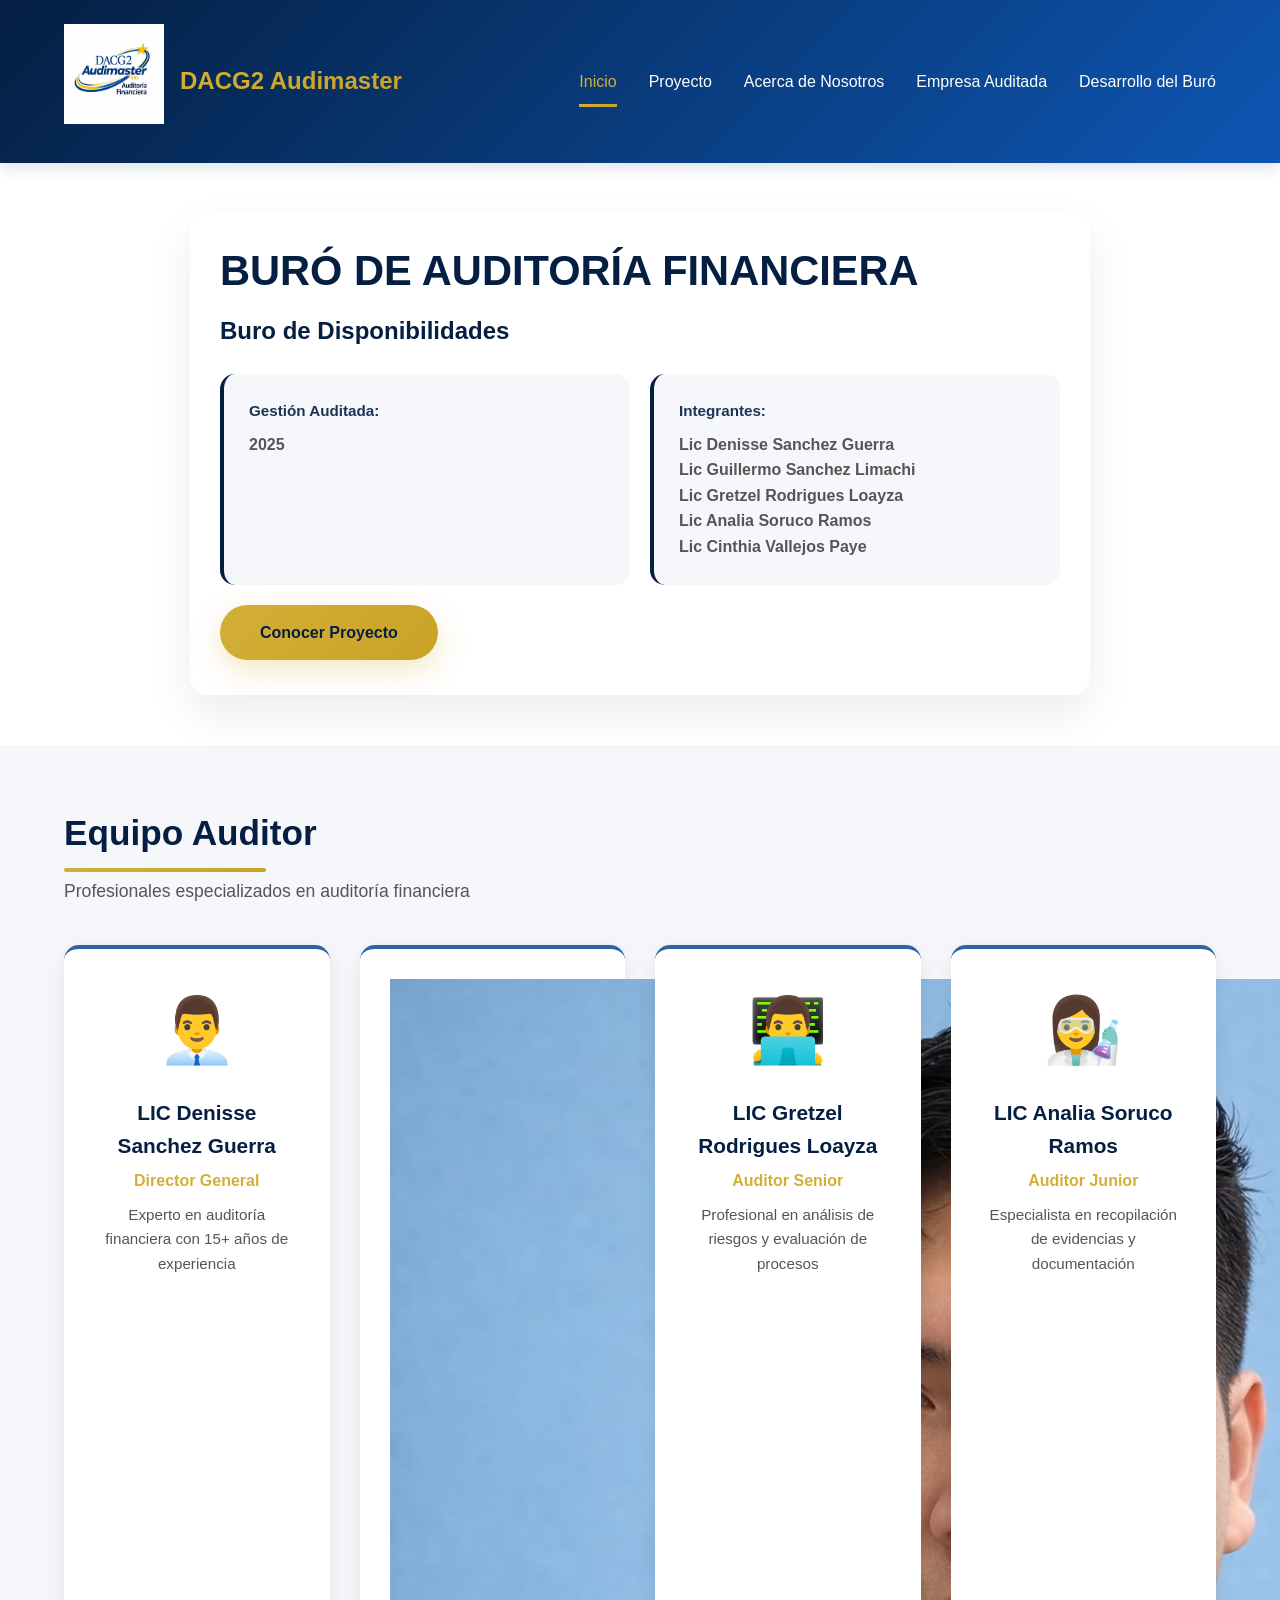
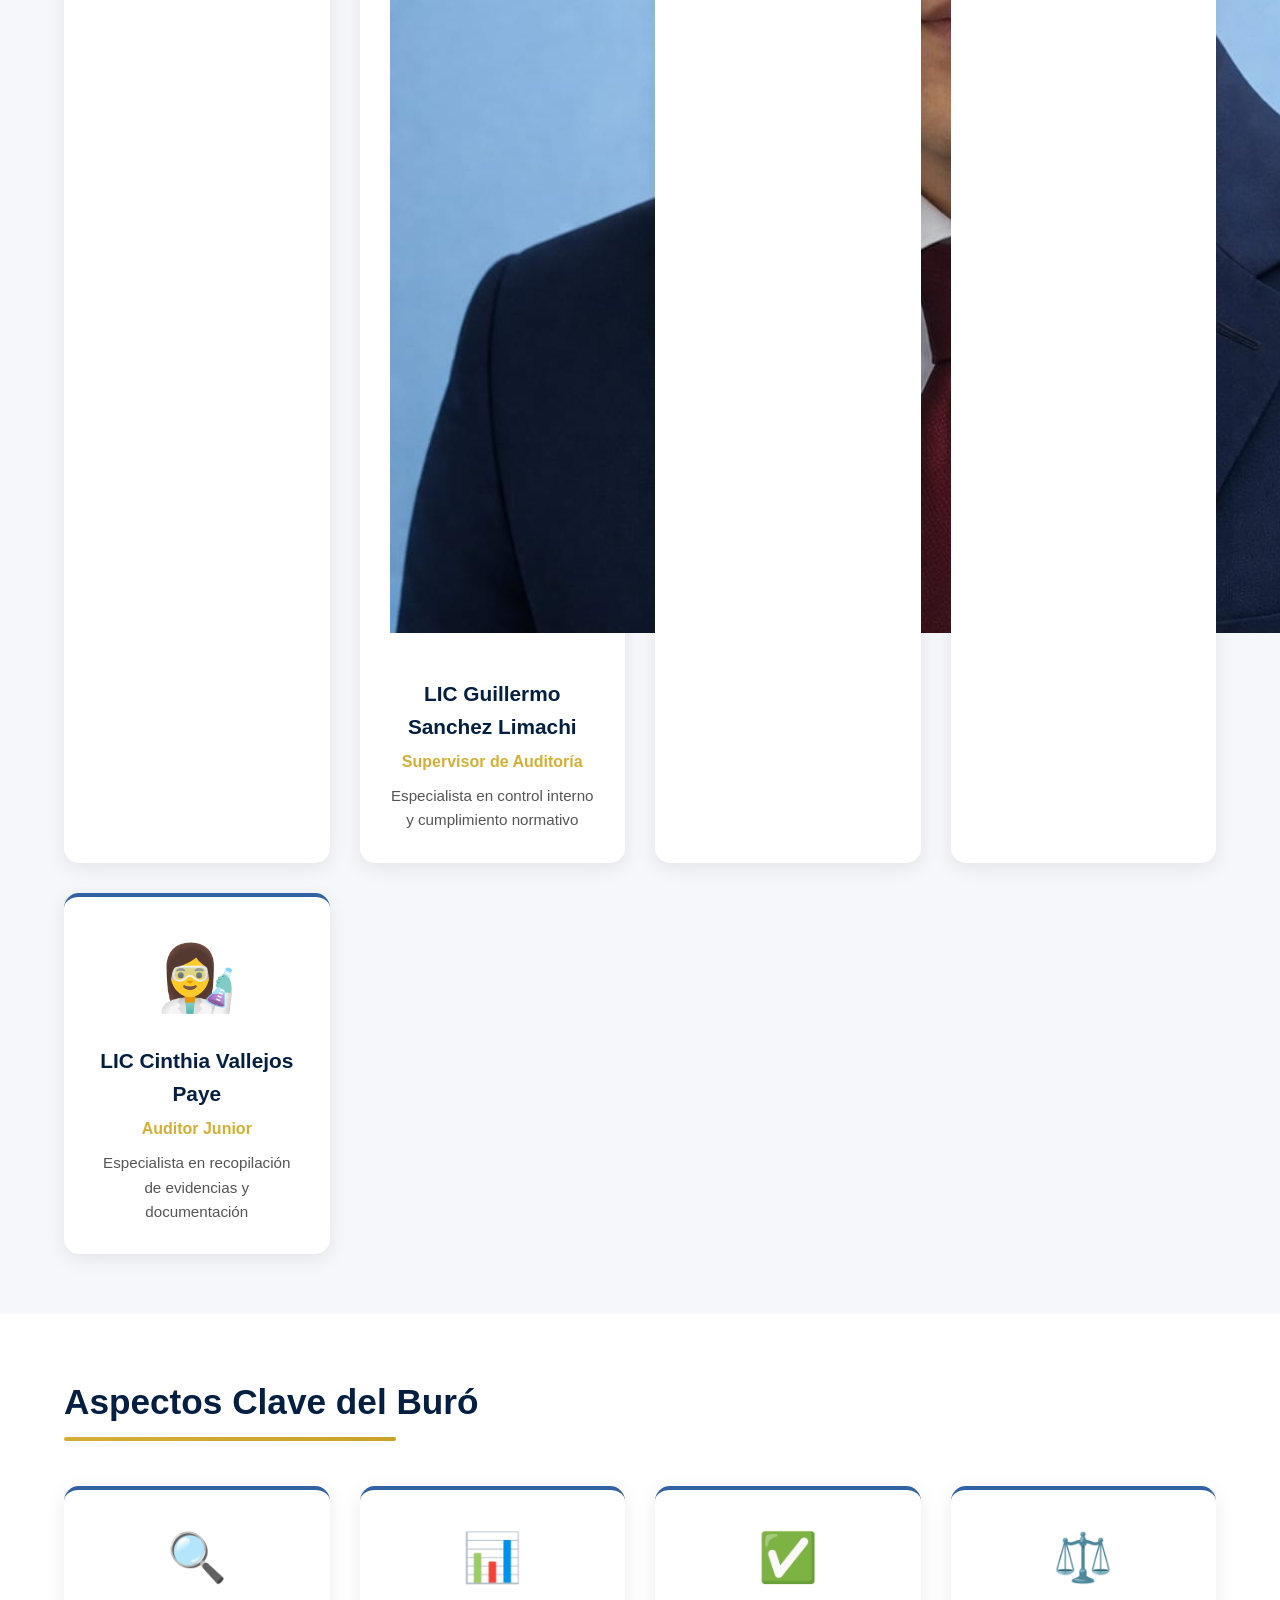
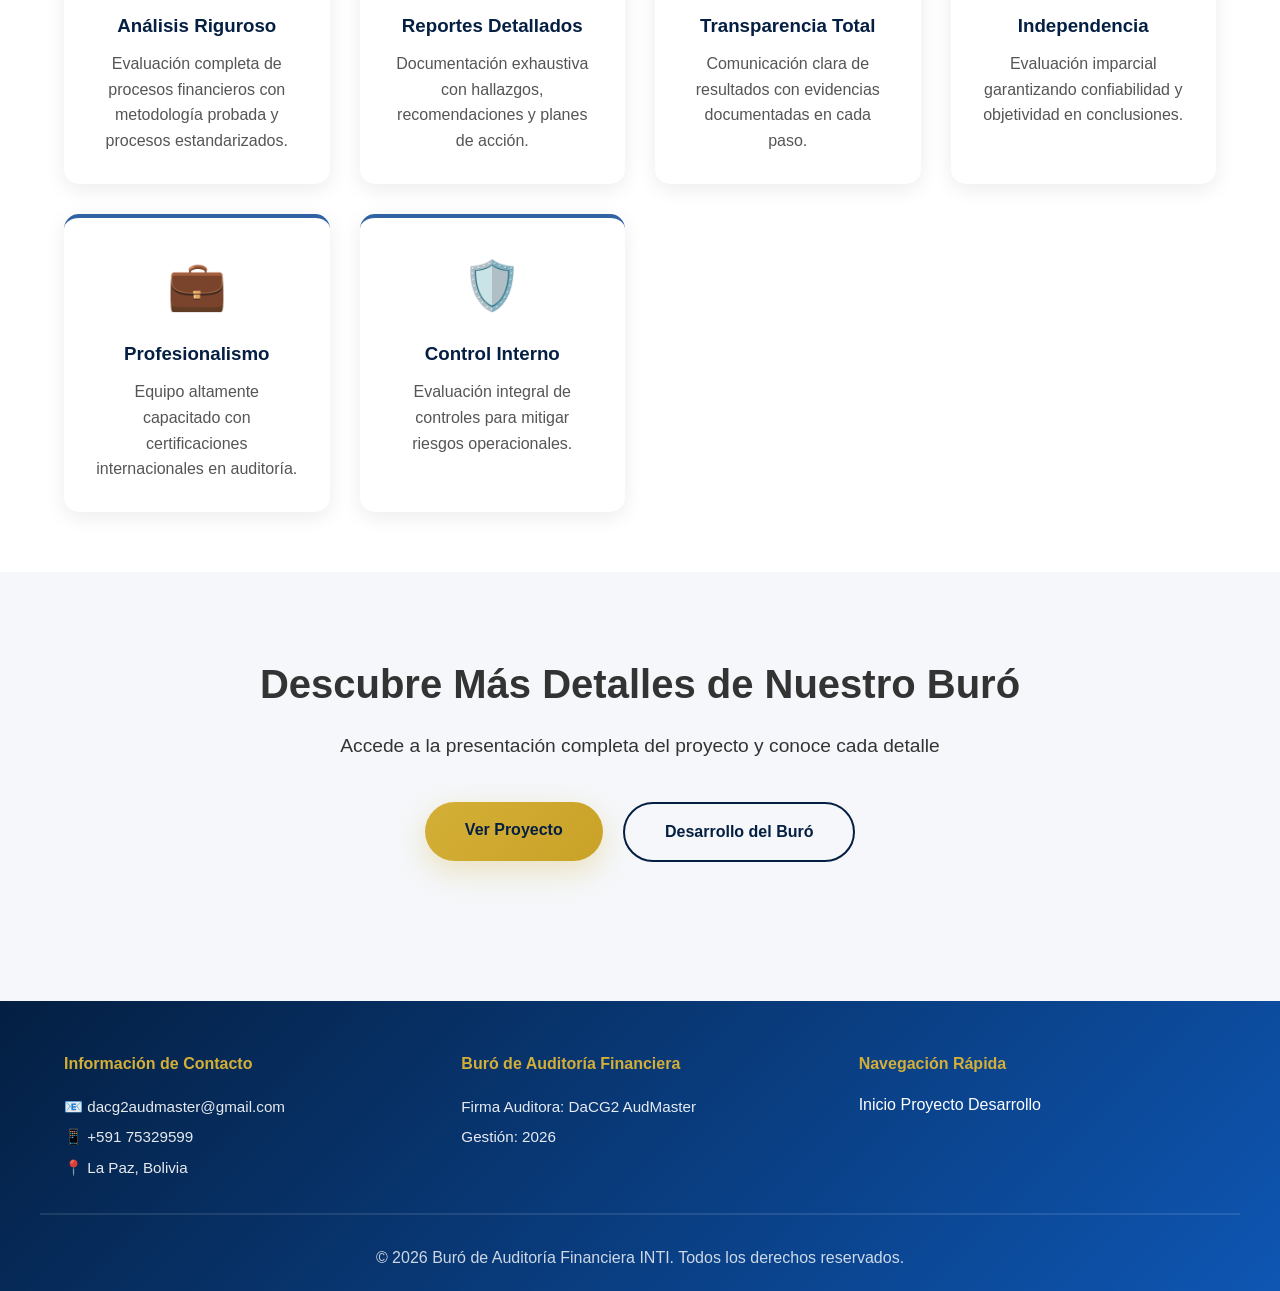
==== commit 8d71940b: "foto1" ====
--- a/index.html
+++ b/index.html
@@ -69,7 +69,9 @@
                     <p class="integrante-description">Experto en auditoría financiera con 15+ años de experiencia</p>
                 </div>
                 <div class="integrante-card fade-up" data-index="1">
-                    <div class="integrante-avatar">👩‍💼</div>
+                    <div class="integrante-avatar">
+                        <img src="img/foto_guille.jpg" alt="Foto de Guillermo Sanchez Limachi" class="integrante-avatar-img">
+                    </div>
                     <h3 class="integrante-name">LIC Guillermo Sanchez Limachi</h3>
                     <p class="integrante-role">Supervisor de Auditoría</p>
                     <p class="integrante-description">Especialista en control interno y cumplimiento normativo</p>
@@ -176,4 +178,4 @@
 
     <script src="script.js"></script>
 </body>
-</html>+</html>
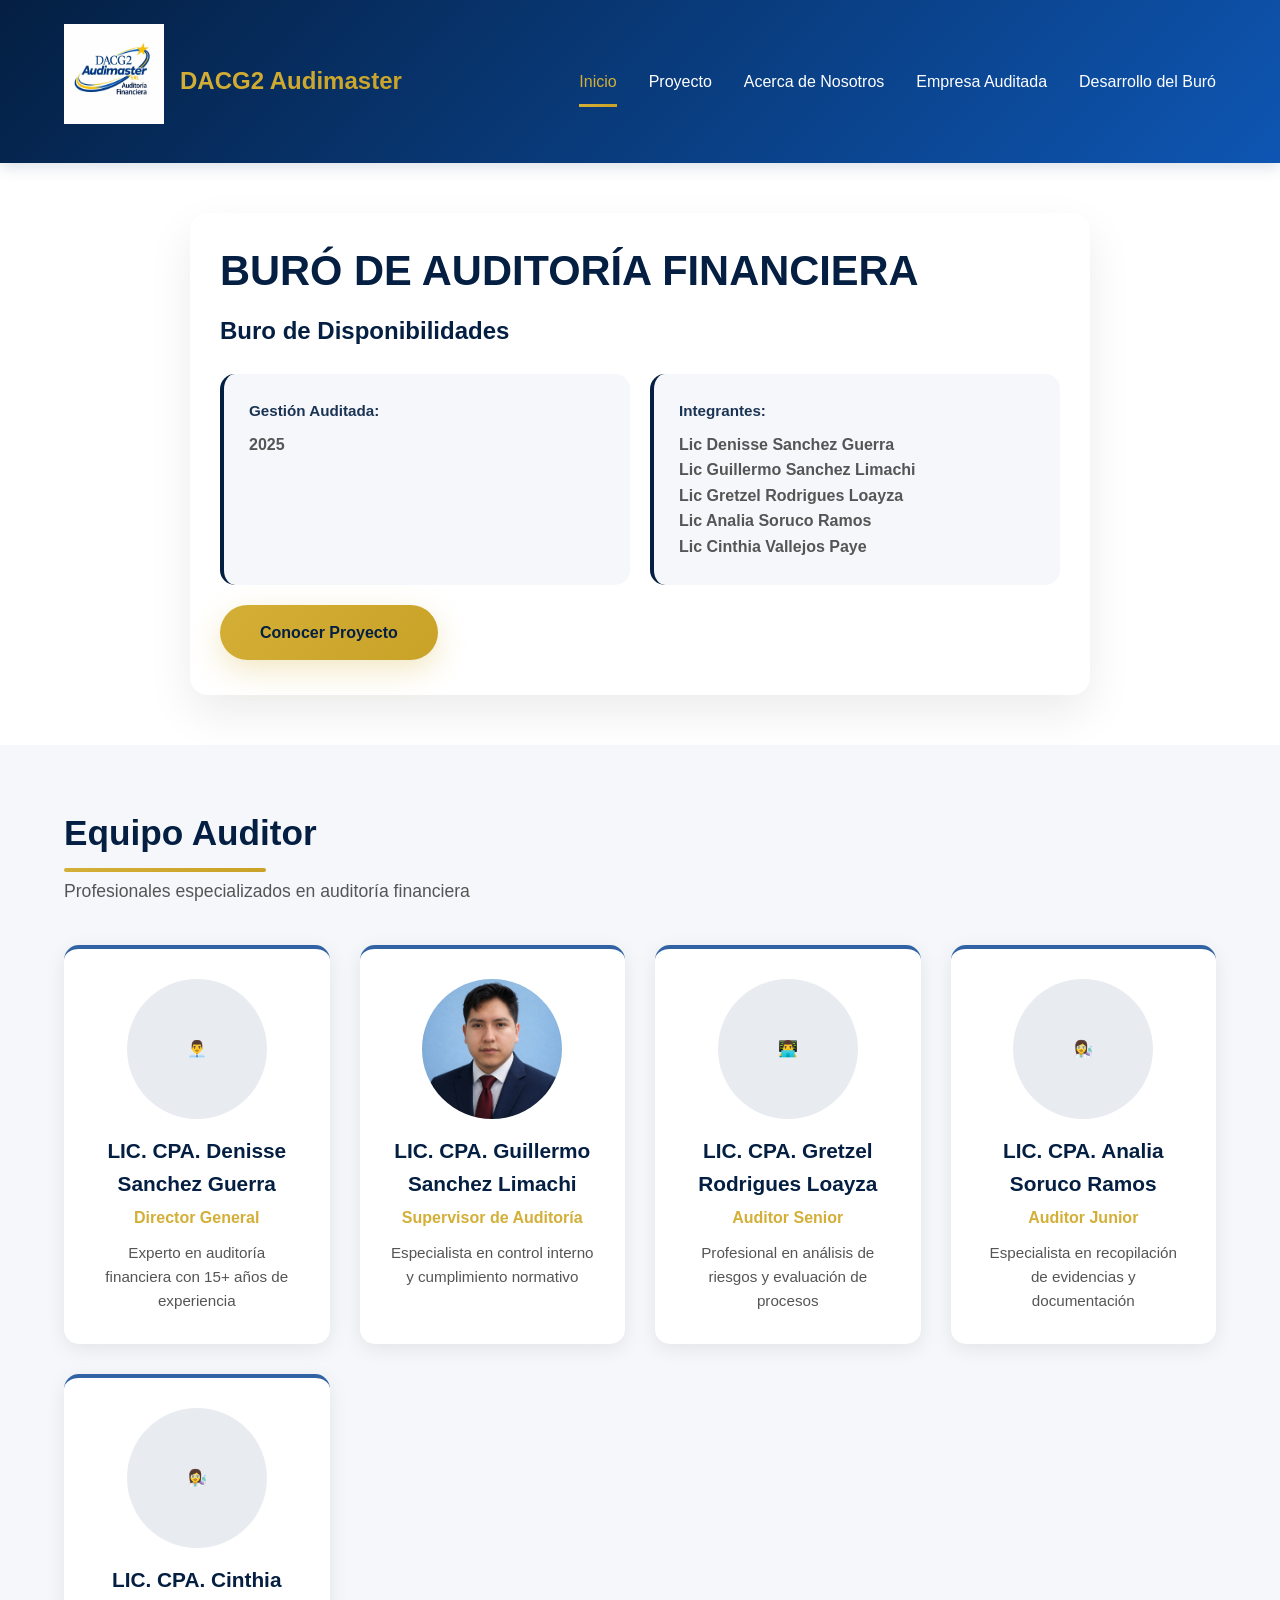
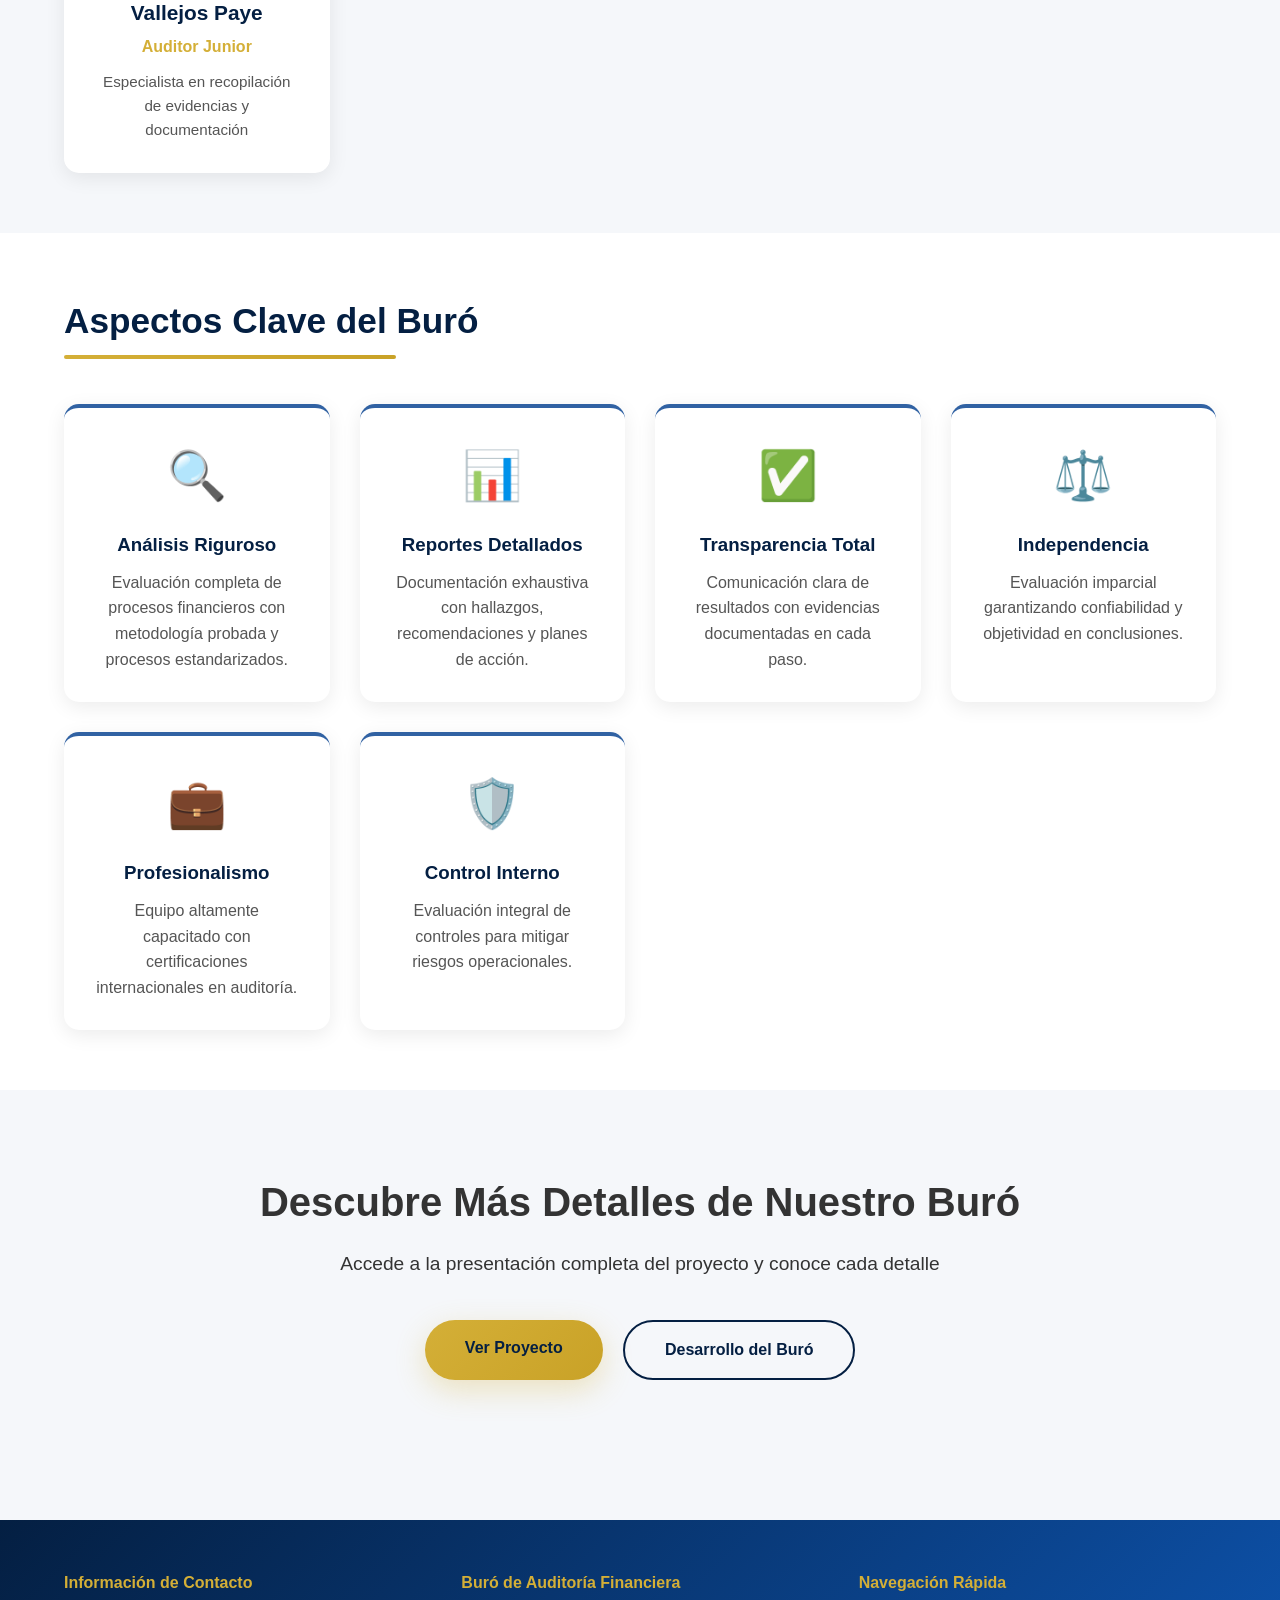
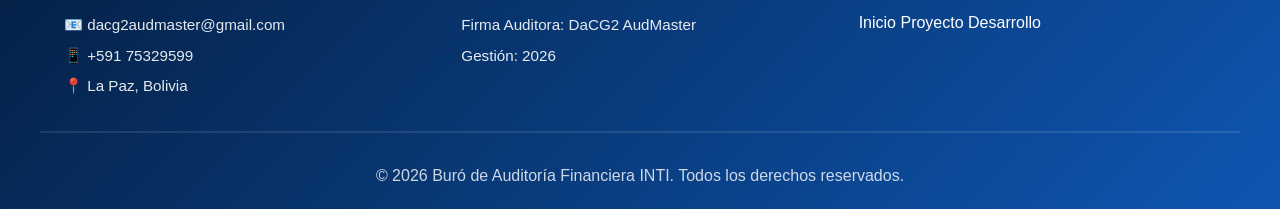
==== commit 230660c5: "ACC CPA" ====
--- a/index.html
+++ b/index.html
@@ -64,7 +64,7 @@
             <div class="integrantes-grid">
                 <div class="integrante-card fade-up" data-index="0">
                     <div class="integrante-avatar">👨‍💼</div>
-                    <h3 class="integrante-name">LIC Denisse Sanchez Guerra</h3>
+                    <h3 class="integrante-name">LIC. CPA. Denisse Sanchez Guerra</h3>
                     <p class="integrante-role">Director General</p>
                     <p class="integrante-description">Experto en auditoría financiera con 15+ años de experiencia</p>
                 </div>
@@ -72,25 +72,25 @@
                     <div class="integrante-avatar">
                         <img src="img/foto_guille.jpg" alt="Foto de Guillermo Sanchez Limachi" class="integrante-avatar-img">
                     </div>
-                    <h3 class="integrante-name">LIC Guillermo Sanchez Limachi</h3>
+                    <h3 class="integrante-name">LIC. CPA. Guillermo Sanchez Limachi</h3>
                     <p class="integrante-role">Supervisor de Auditoría</p>
                     <p class="integrante-description">Especialista en control interno y cumplimiento normativo</p>
                 </div>
                 <div class="integrante-card fade-up" data-index="2">
                     <div class="integrante-avatar">👨‍💻</div>
-                    <h3 class="integrante-name">LIC Gretzel Rodrigues Loayza</h3>
+                    <h3 class="integrante-name">LIC. CPA. Gretzel Rodrigues Loayza</h3>
                     <p class="integrante-role">Auditor Senior</p>
                     <p class="integrante-description">Profesional en análisis de riesgos y evaluación de procesos</p>
                 </div>
                 <div class="integrante-card fade-up" data-index="3">
                     <div class="integrante-avatar">👩‍🔬</div>
-                    <h3 class="integrante-name">LIC Analia Soruco Ramos</h3>
+                    <h3 class="integrante-name">LIC. CPA. Analia Soruco Ramos</h3>
                     <p class="integrante-role">Auditor Junior</p>
                     <p class="integrante-description">Especialista en recopilación de evidencias y documentación</p>
                 </div>
                 <div class="integrante-card fade-up" data-index="4">
                     <div class="integrante-avatar">👩‍🔬</div>
-                    <h3 class="integrante-name">LIC Cinthia Vallejos Paye</h3>
+                    <h3 class="integrante-name">LIC. CPA. Cinthia Vallejos Paye</h3>
                     <p class="integrante-role">Auditor Junior</p>
                     <p class="integrante-description">Especialista en recopilación de evidencias y documentación</p>
                 </div>
--- a/styles.css
+++ b/styles.css
@@ -630,8 +630,22 @@
 }
 
 .integrante-avatar {
-    font-size: 4rem;
-    margin-bottom: 15px;
+    width: 140px;
+    height: 140px;
+    margin: 0 auto 15px;
+    border-radius: 50%;
+    overflow: hidden;
+    display: flex;
+    align-items: center;
+    justify-content: center;
+    background: var(--gris-medio);
+}
+
+.integrante-avatar-img {
+    width: 100%;
+    height: 100%;
+    object-fit: cover;
+    display: block;
 }
 
 .integrante-name {
@@ -2053,6 +2067,11 @@
         grid-template-columns: 1fr;
     }
 
+    .integrante-avatar {
+        width: 120px;
+        height: 120px;
+    }
+
     .mission-vision-grid {
         grid-template-columns: 1fr;
     }
@@ -2119,6 +2138,11 @@
 
     .hero-info {
         grid-template-columns: 1fr;
+    }
+
+    .integrante-avatar {
+        width: 100px;
+        height: 100px;
     }
 
     .page-title {
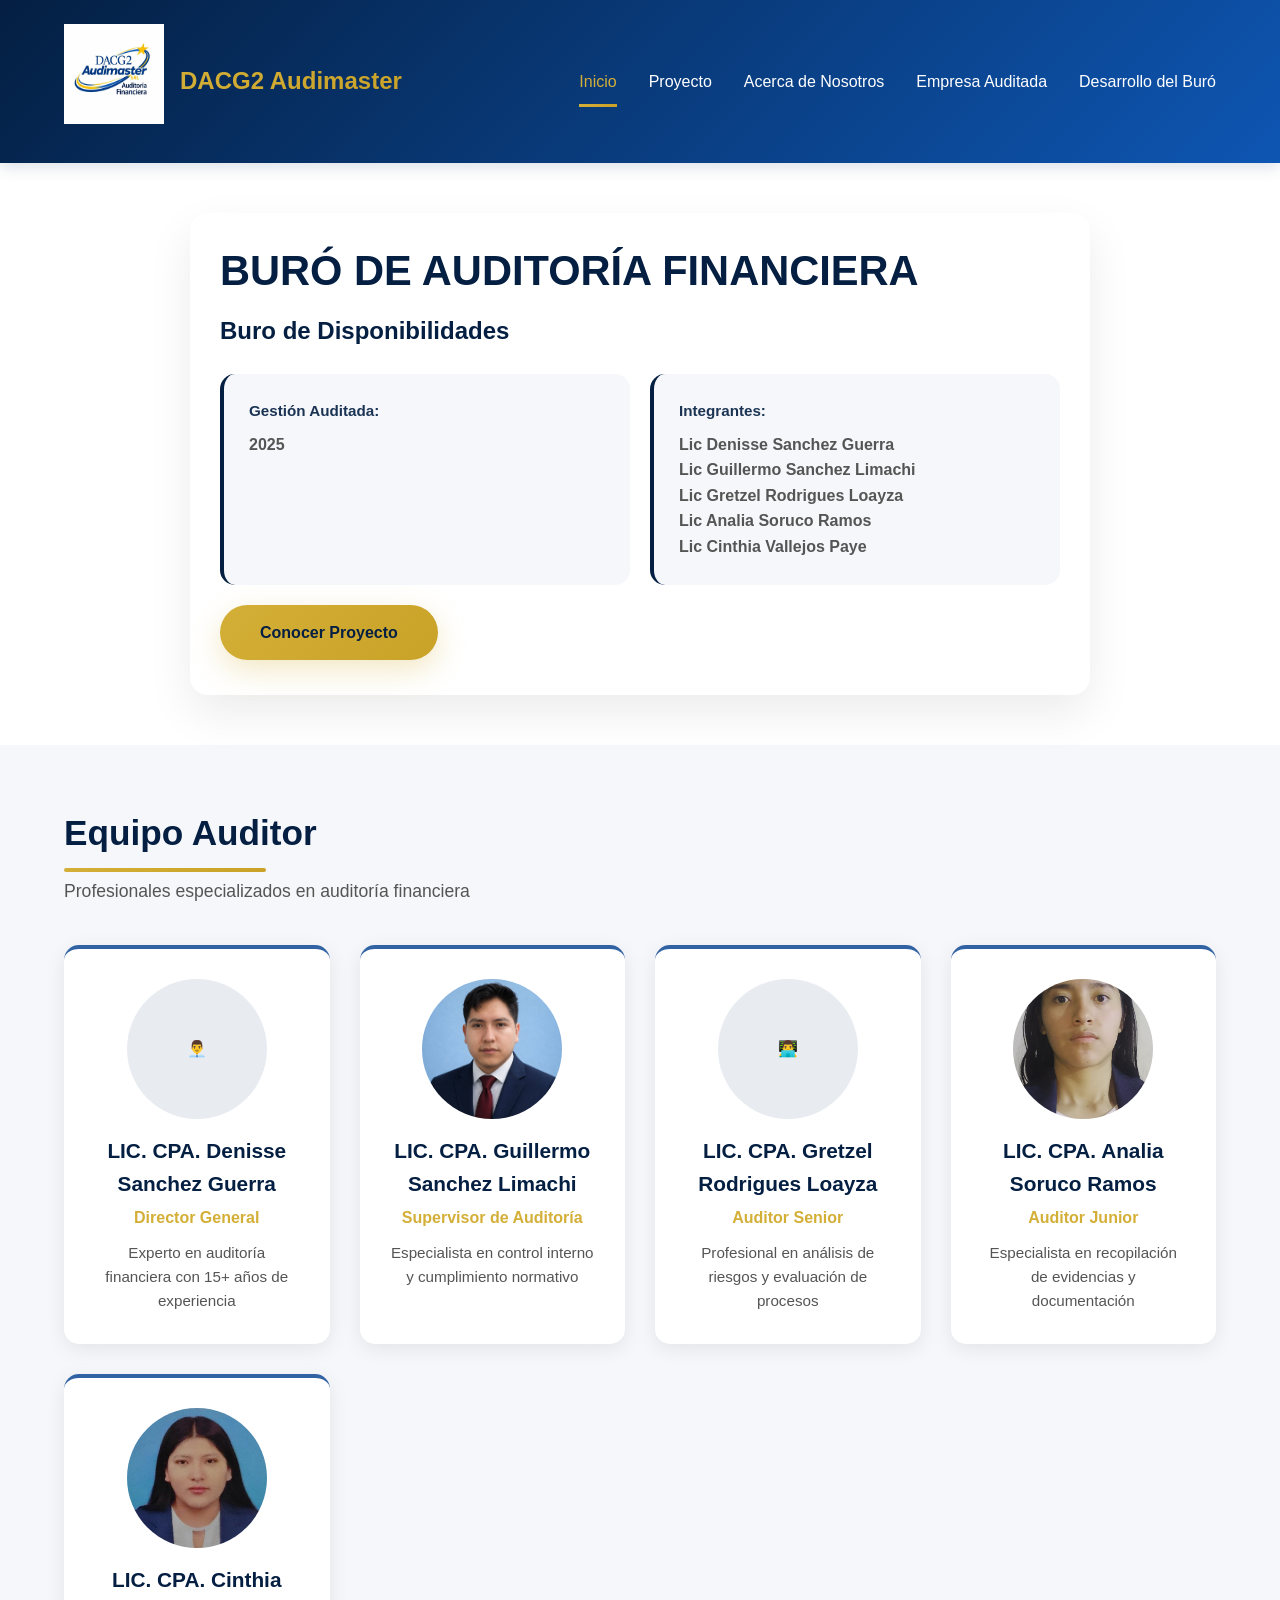
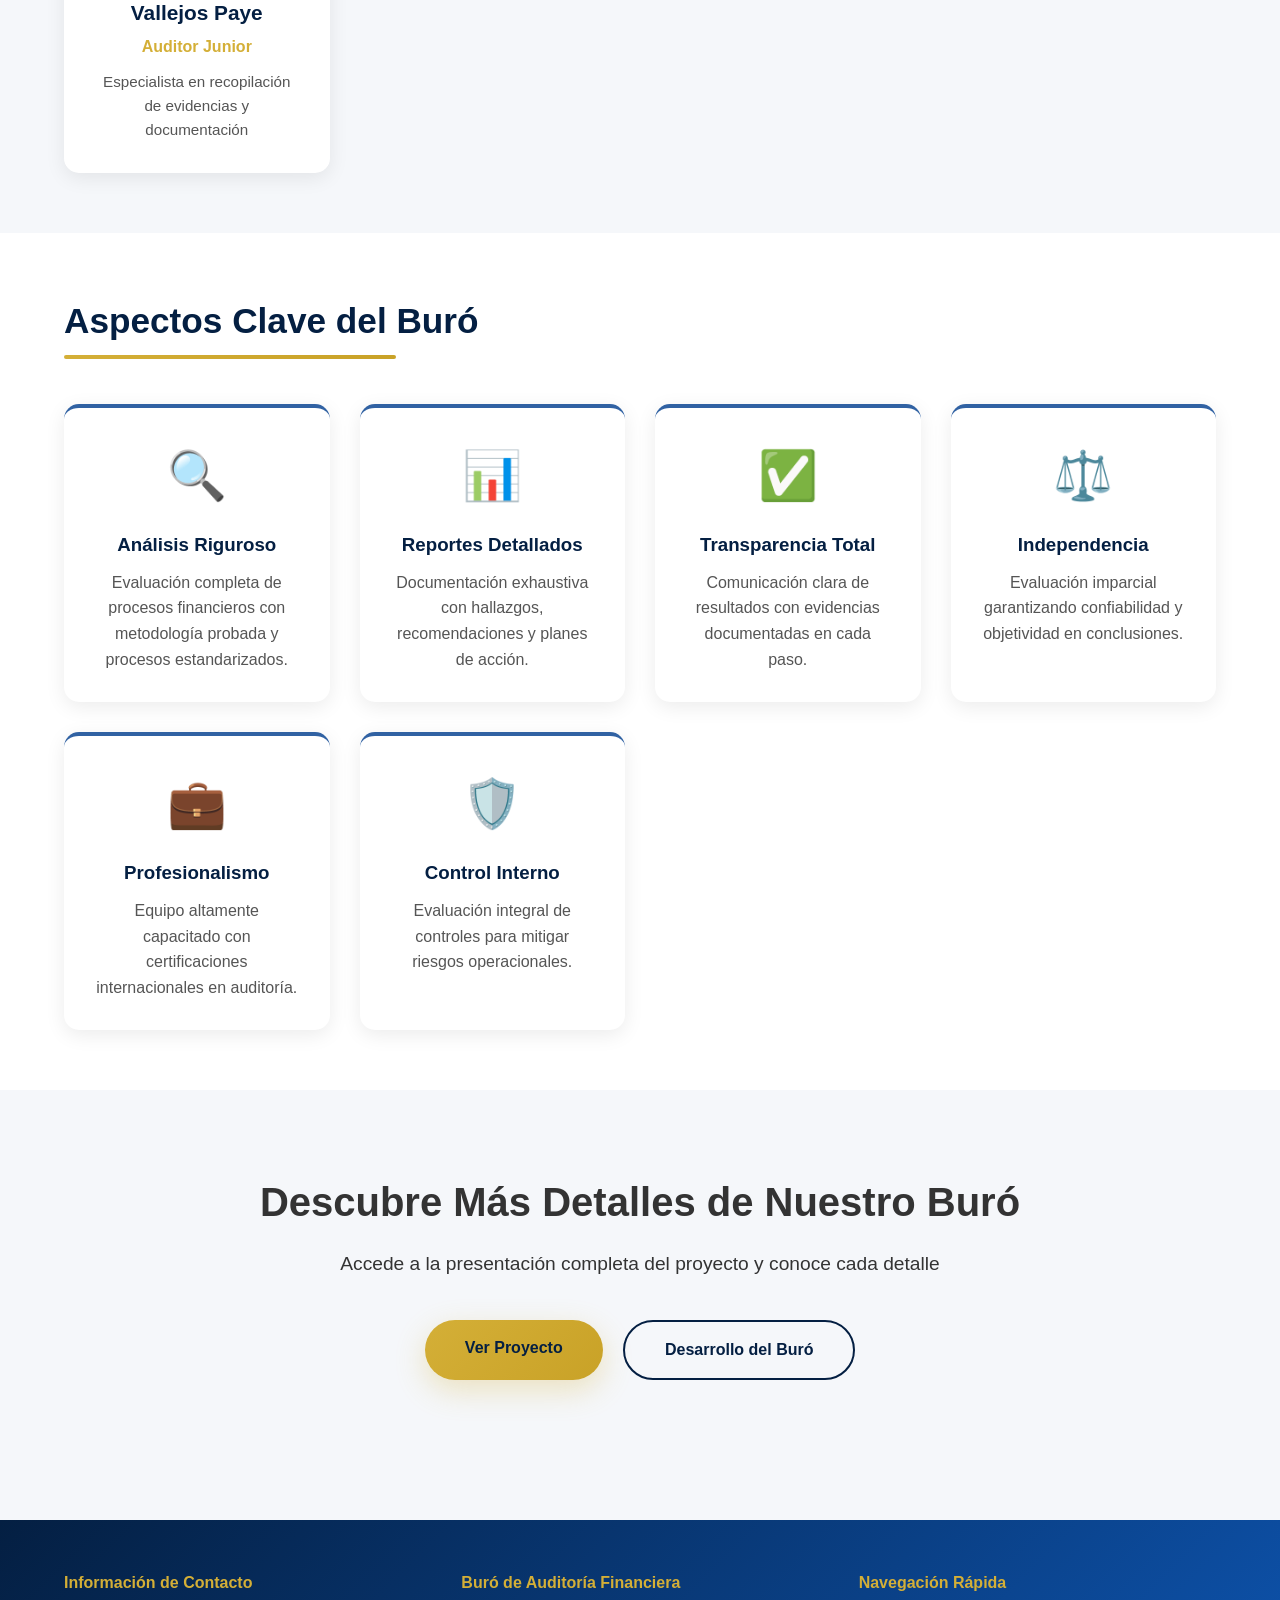
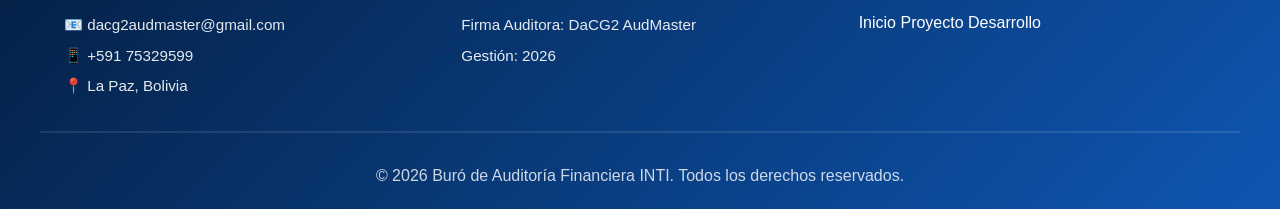
==== commit 615157b5: "foto23" ====
--- a/index.html
+++ b/index.html
@@ -83,13 +83,17 @@
                     <p class="integrante-description">Profesional en análisis de riesgos y evaluación de procesos</p>
                 </div>
                 <div class="integrante-card fade-up" data-index="3">
-                    <div class="integrante-avatar">👩‍🔬</div>
+                    <div class="integrante-avatar">
+                        <img src="img/foto_analia.jpg" alt="Foto de Analia Soruco" class="integrante-avatar-img">
+                    </div>
                     <h3 class="integrante-name">LIC. CPA. Analia Soruco Ramos</h3>
                     <p class="integrante-role">Auditor Junior</p>
                     <p class="integrante-description">Especialista en recopilación de evidencias y documentación</p>
                 </div>
                 <div class="integrante-card fade-up" data-index="4">
-                    <div class="integrante-avatar">👩‍🔬</div>
+                    <div class="integrante-avatar">
+                        <img src="img/foto_cintia.jpg" alt="Foto de Cinthia Vallejos" class="integrante-avatar-img">
+                    </div>
                     <h3 class="integrante-name">LIC. CPA. Cinthia Vallejos Paye</h3>
                     <p class="integrante-role">Auditor Junior</p>
                     <p class="integrante-description">Especialista en recopilación de evidencias y documentación</p>
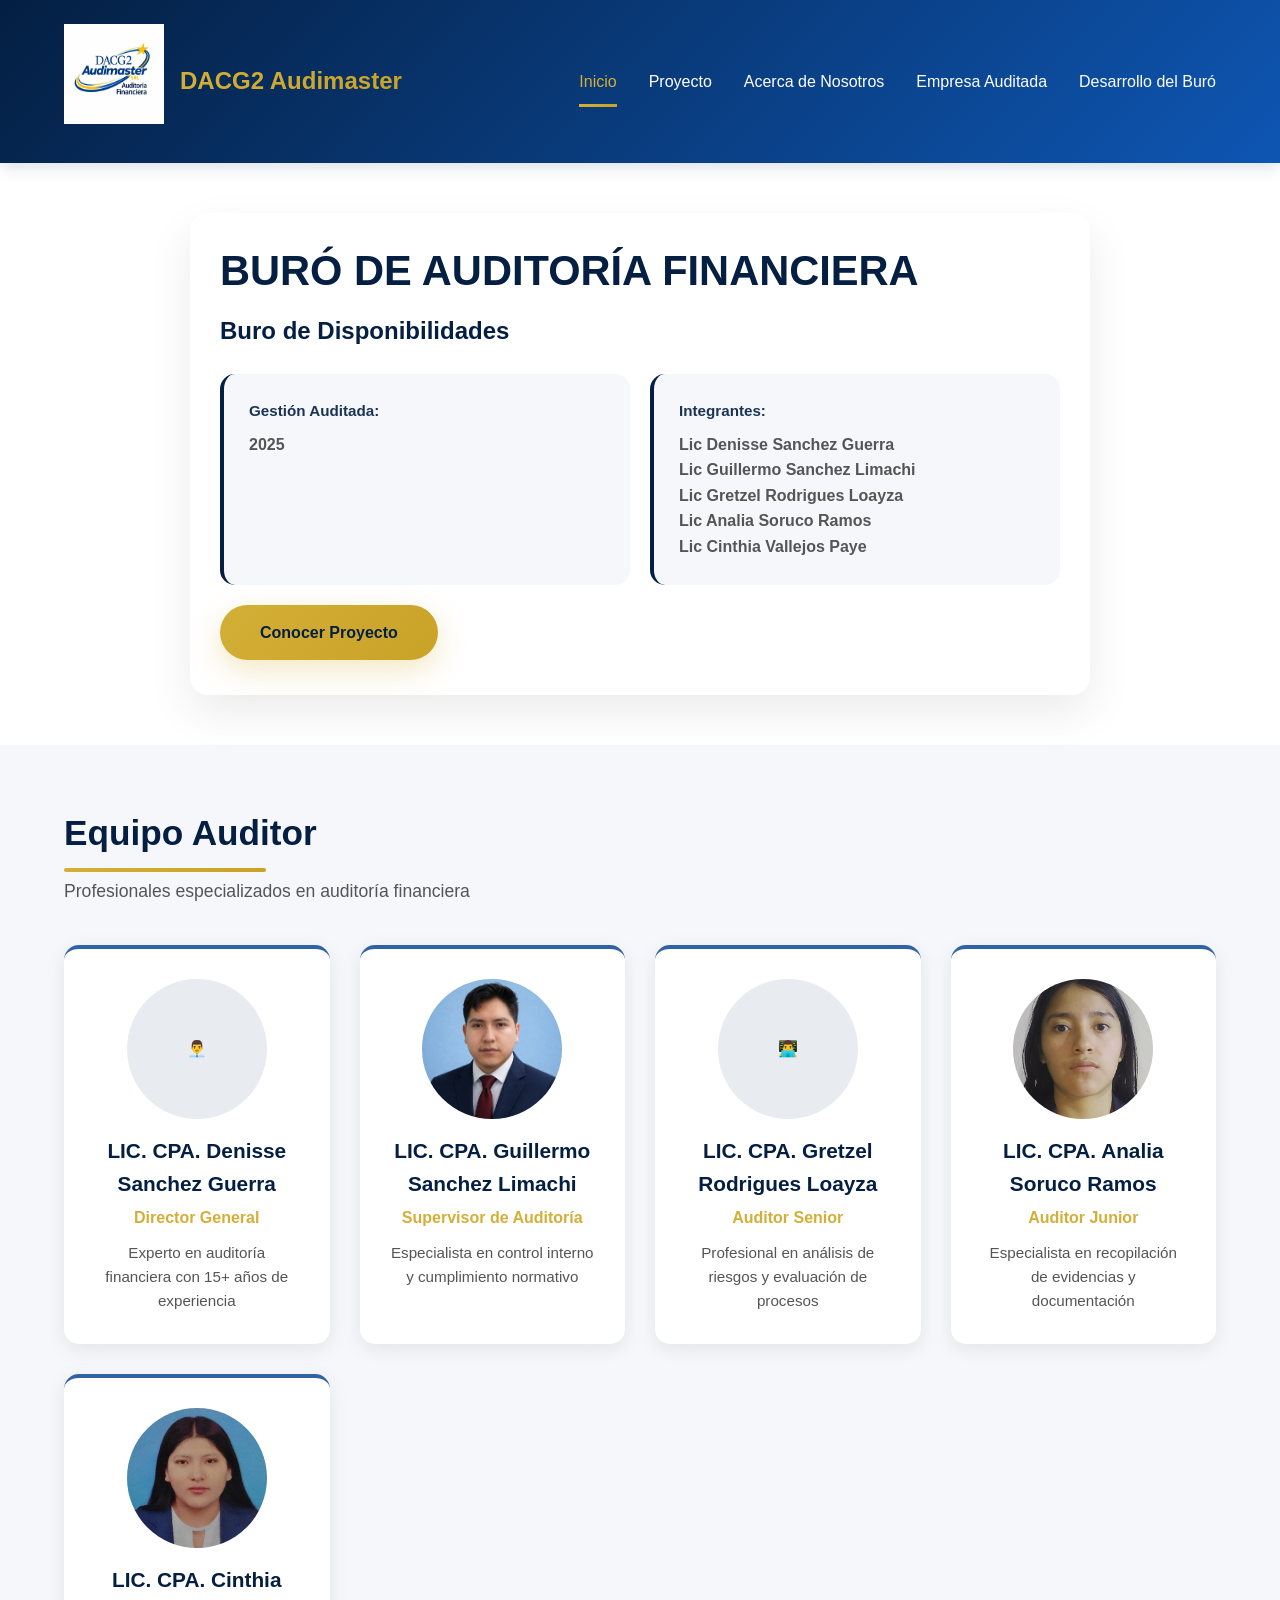
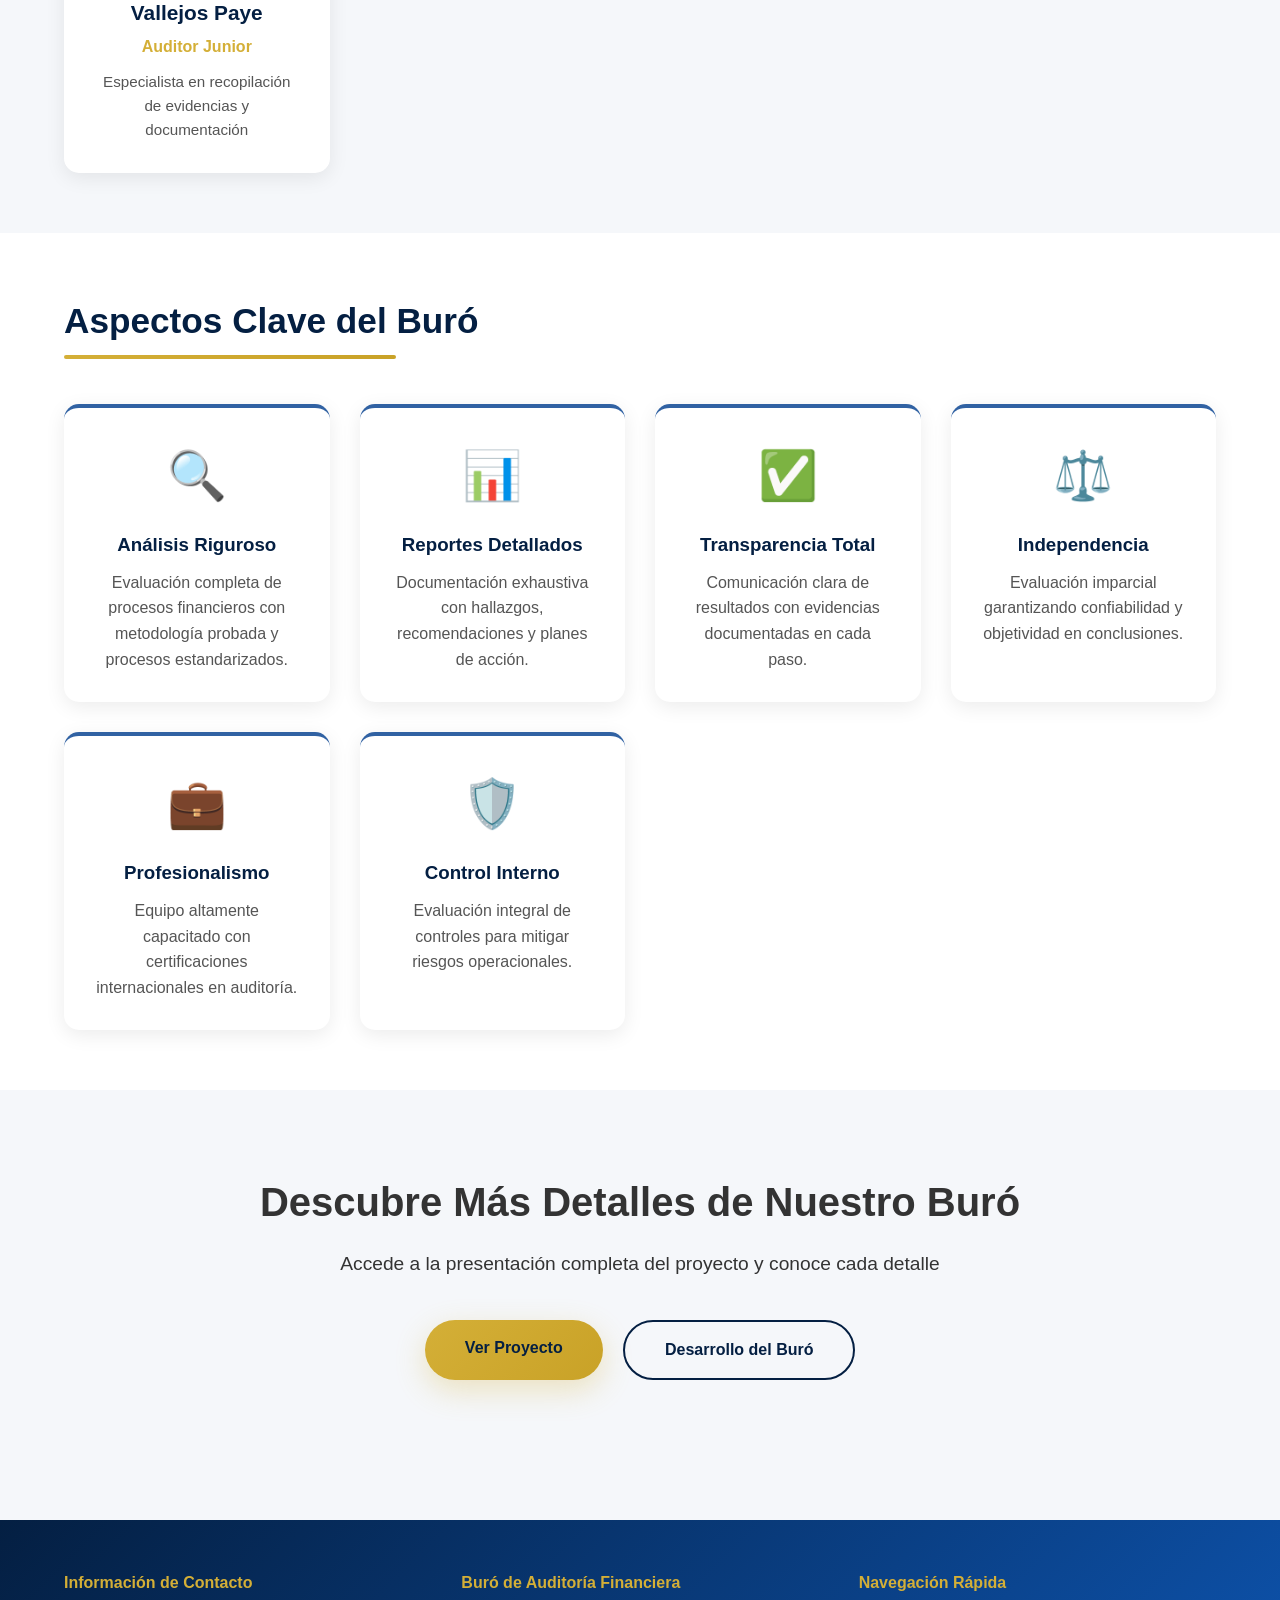
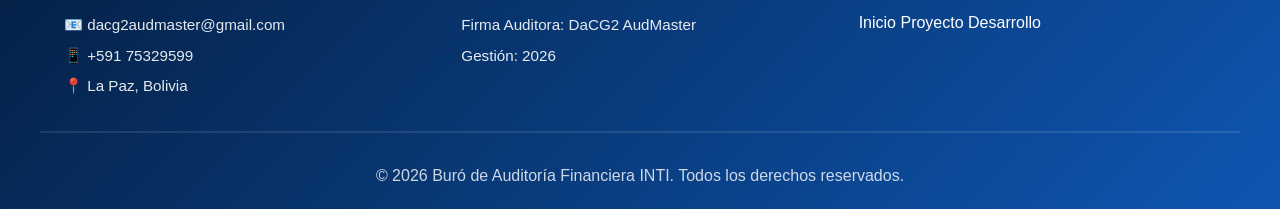
==== commit a8c79eda: "foto2" ====
--- a/index.html
+++ b/index.html
@@ -84,7 +84,7 @@
                 </div>
                 <div class="integrante-card fade-up" data-index="3">
                     <div class="integrante-avatar">
-                        <img src="img/foto_analia.jpg" alt="Foto de Analia Soruco" class="integrante-avatar-img">
+                        <img src="img/foto_corregida.jpg" alt="Foto de Analia Soruco" class="integrante-avatar-img">
                     </div>
                     <h3 class="integrante-name">LIC. CPA. Analia Soruco Ramos</h3>
                     <p class="integrante-role">Auditor Junior</p>
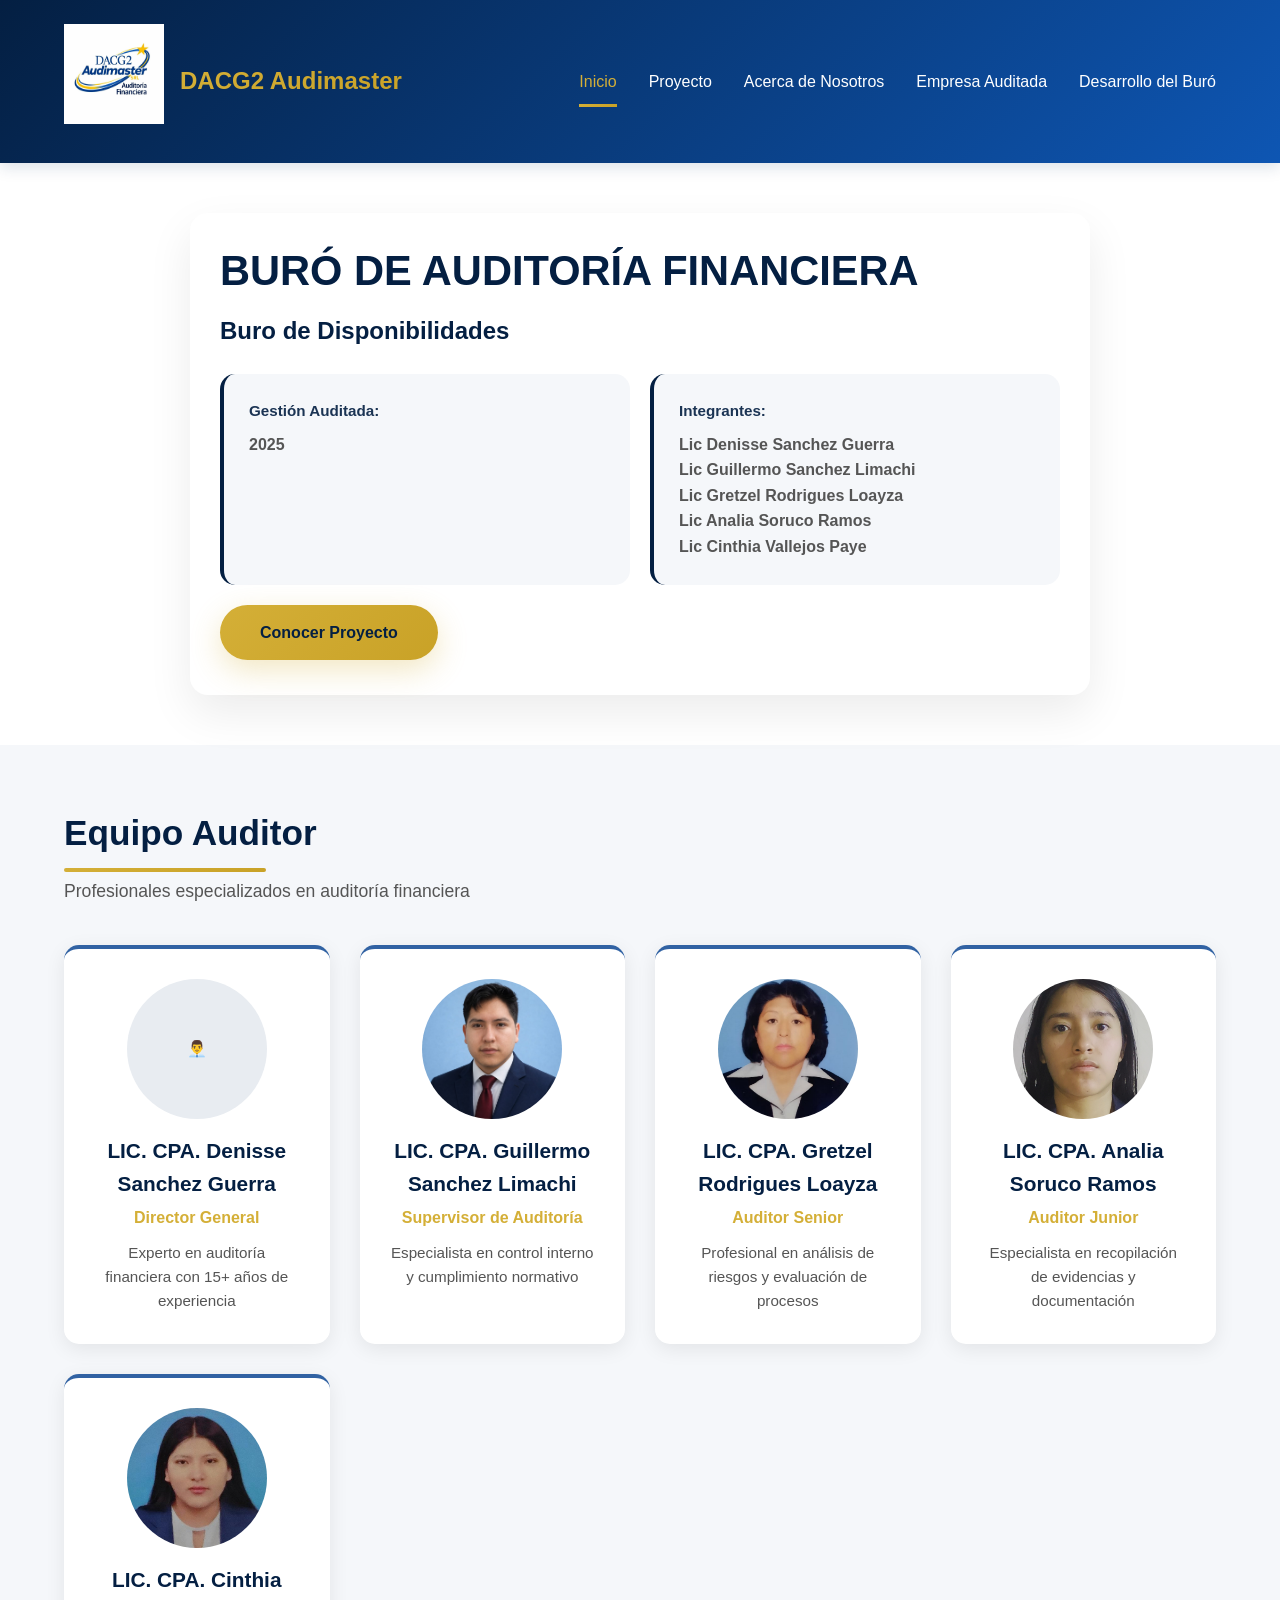
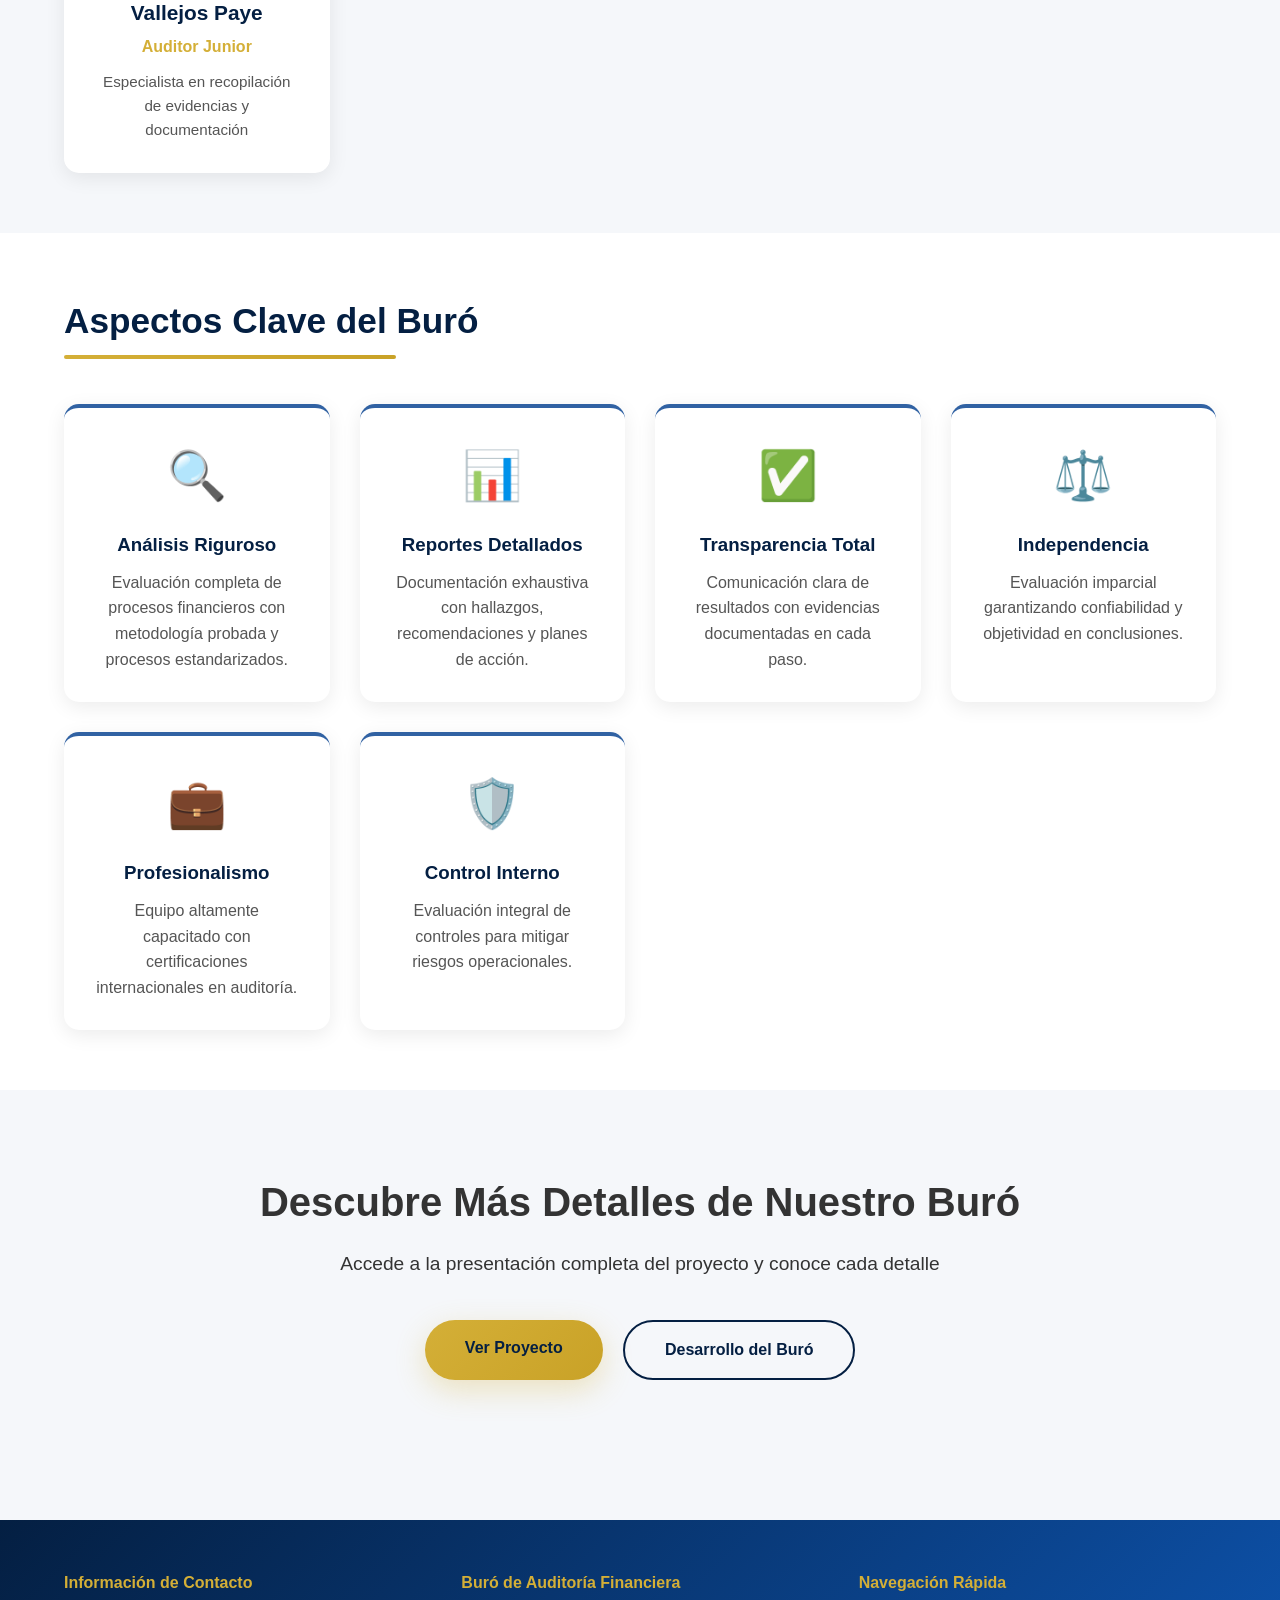
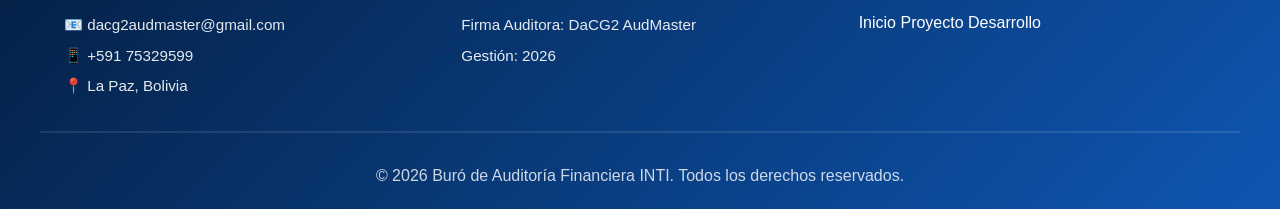
==== commit b4f79e9c: "foto4" ====
--- a/index.html
+++ b/index.html
@@ -77,7 +77,9 @@
                     <p class="integrante-description">Especialista en control interno y cumplimiento normativo</p>
                 </div>
                 <div class="integrante-card fade-up" data-index="2">
-                    <div class="integrante-avatar">👨‍💻</div>
+                    <div class="integrante-avatar">
+                        <img src="img/foto_gretzel.jpg" alt="Foto deGretzel Rodrigues" class="integrante-avatar-img">
+                    </div>
                     <h3 class="integrante-name">LIC. CPA. Gretzel Rodrigues Loayza</h3>
                     <p class="integrante-role">Auditor Senior</p>
                     <p class="integrante-description">Profesional en análisis de riesgos y evaluación de procesos</p>
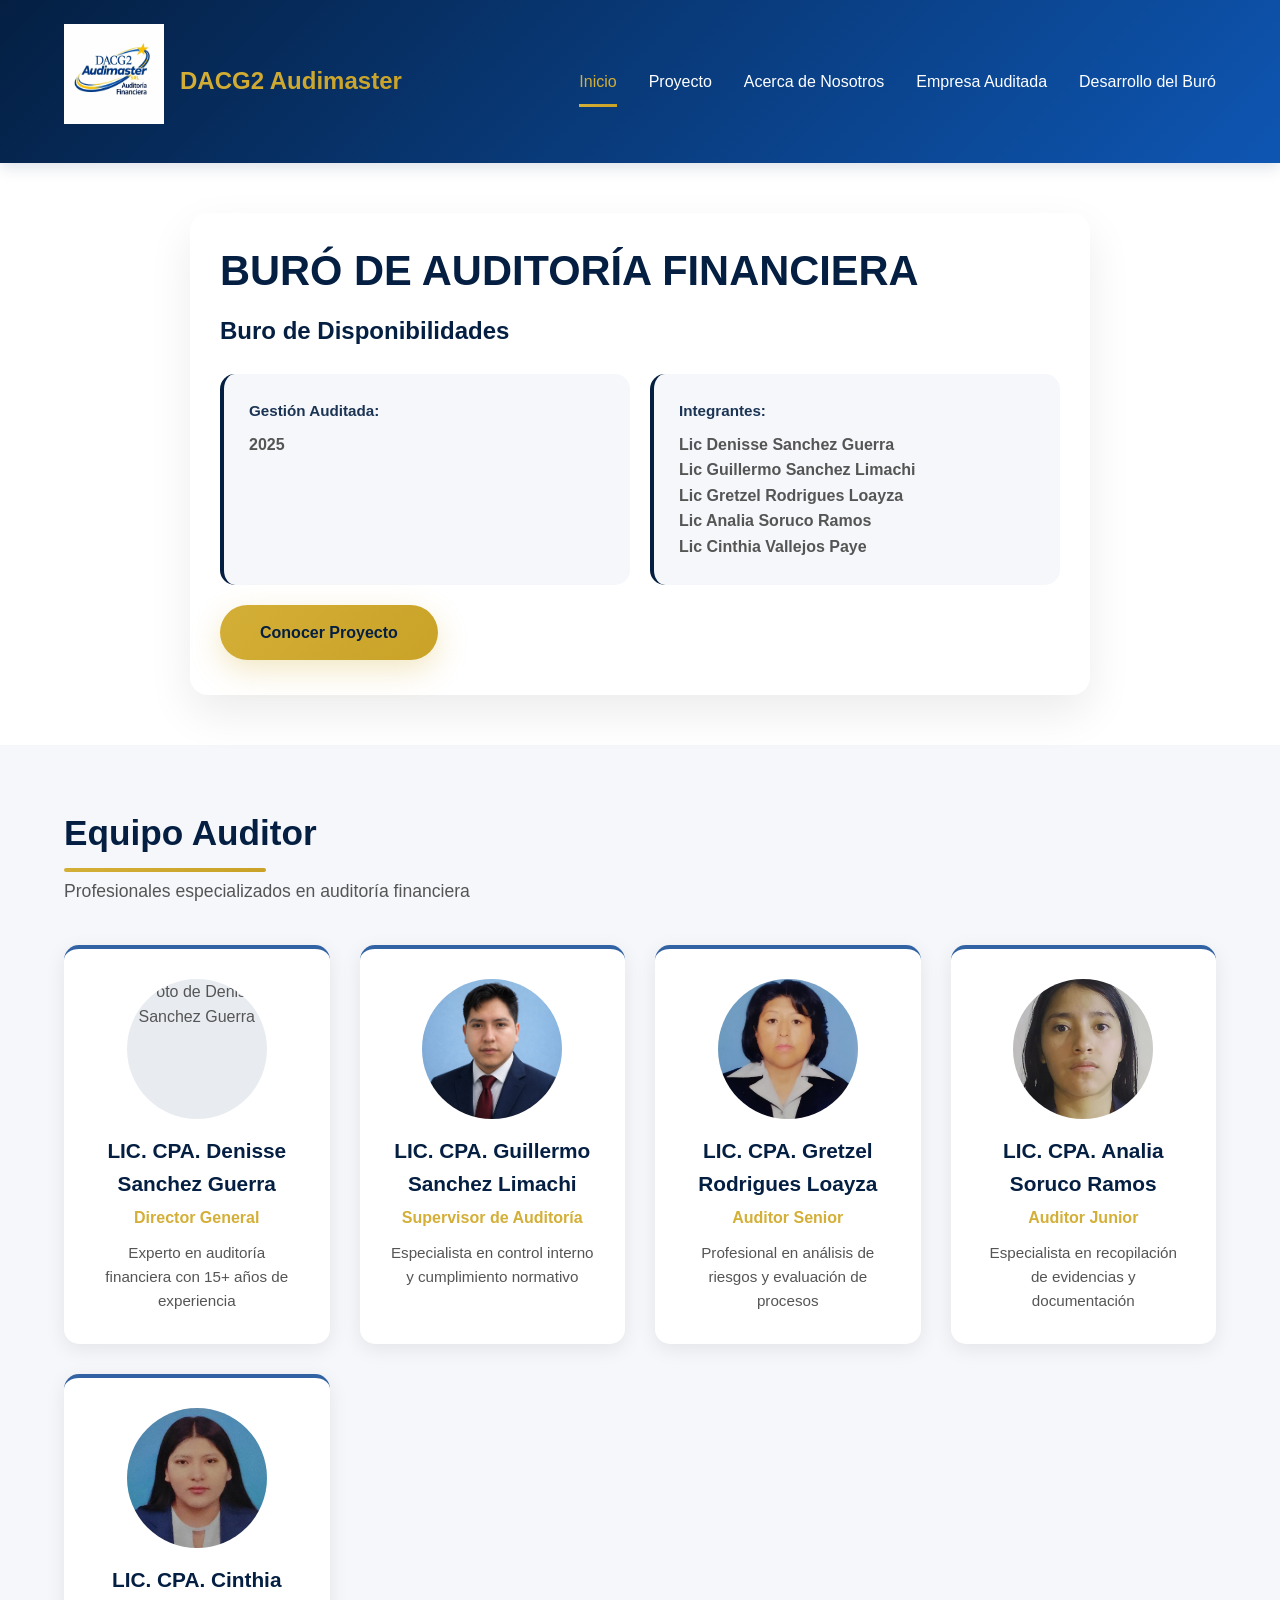
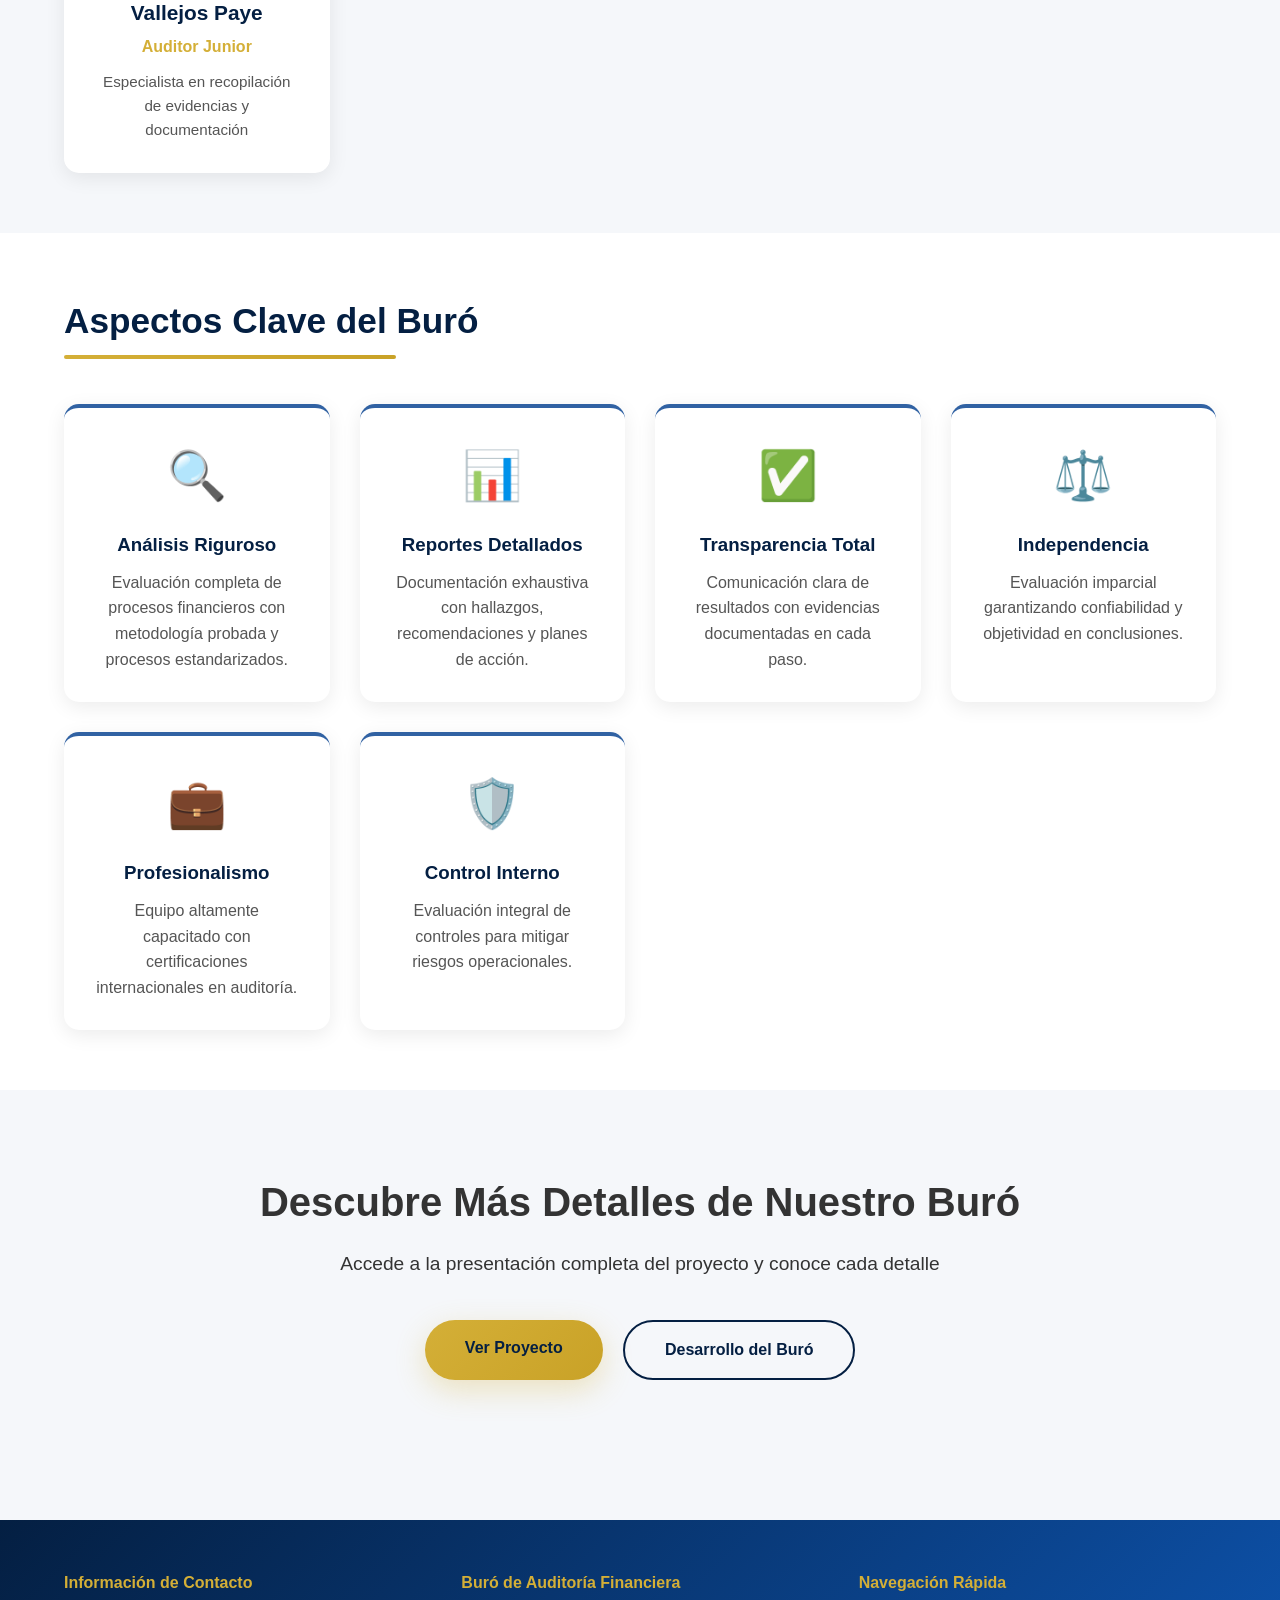
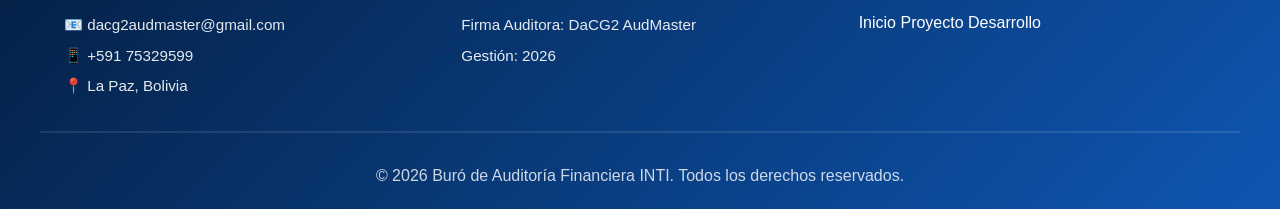
==== commit e4d2dfac: "foto5" ====
--- a/index.html
+++ b/index.html
@@ -63,7 +63,9 @@
             <p class="section-subtitle">Profesionales especializados en auditoría financiera</p>
             <div class="integrantes-grid">
                 <div class="integrante-card fade-up" data-index="0">
-                    <div class="integrante-avatar">👨‍💼</div>
+                    <div class="integrante-avatar">
+                        <img src="img/foto_denise.jpg" alt="Foto de Denisse Sanchez Guerra" class="integrante-avatar-img">
+                    </div>
                     <h3 class="integrante-name">LIC. CPA. Denisse Sanchez Guerra</h3>
                     <p class="integrante-role">Director General</p>
                     <p class="integrante-description">Experto en auditoría financiera con 15+ años de experiencia</p>
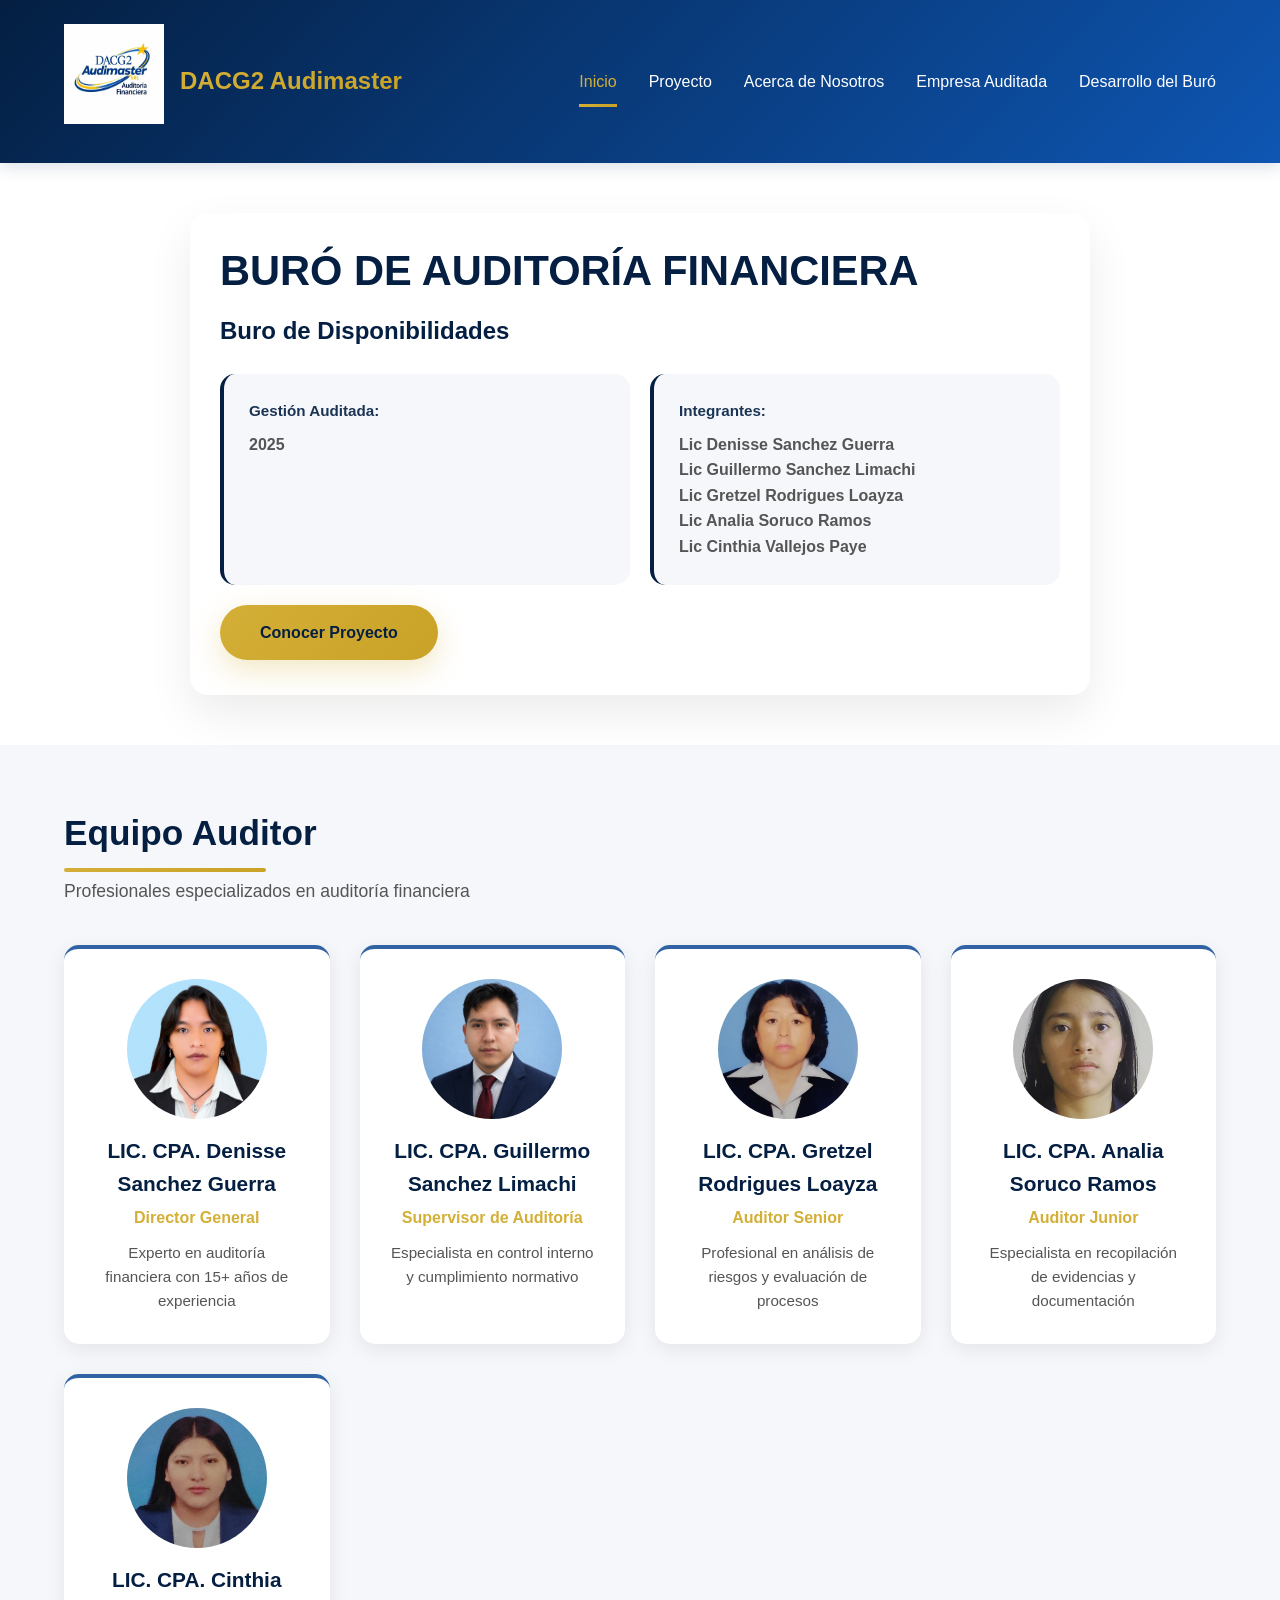
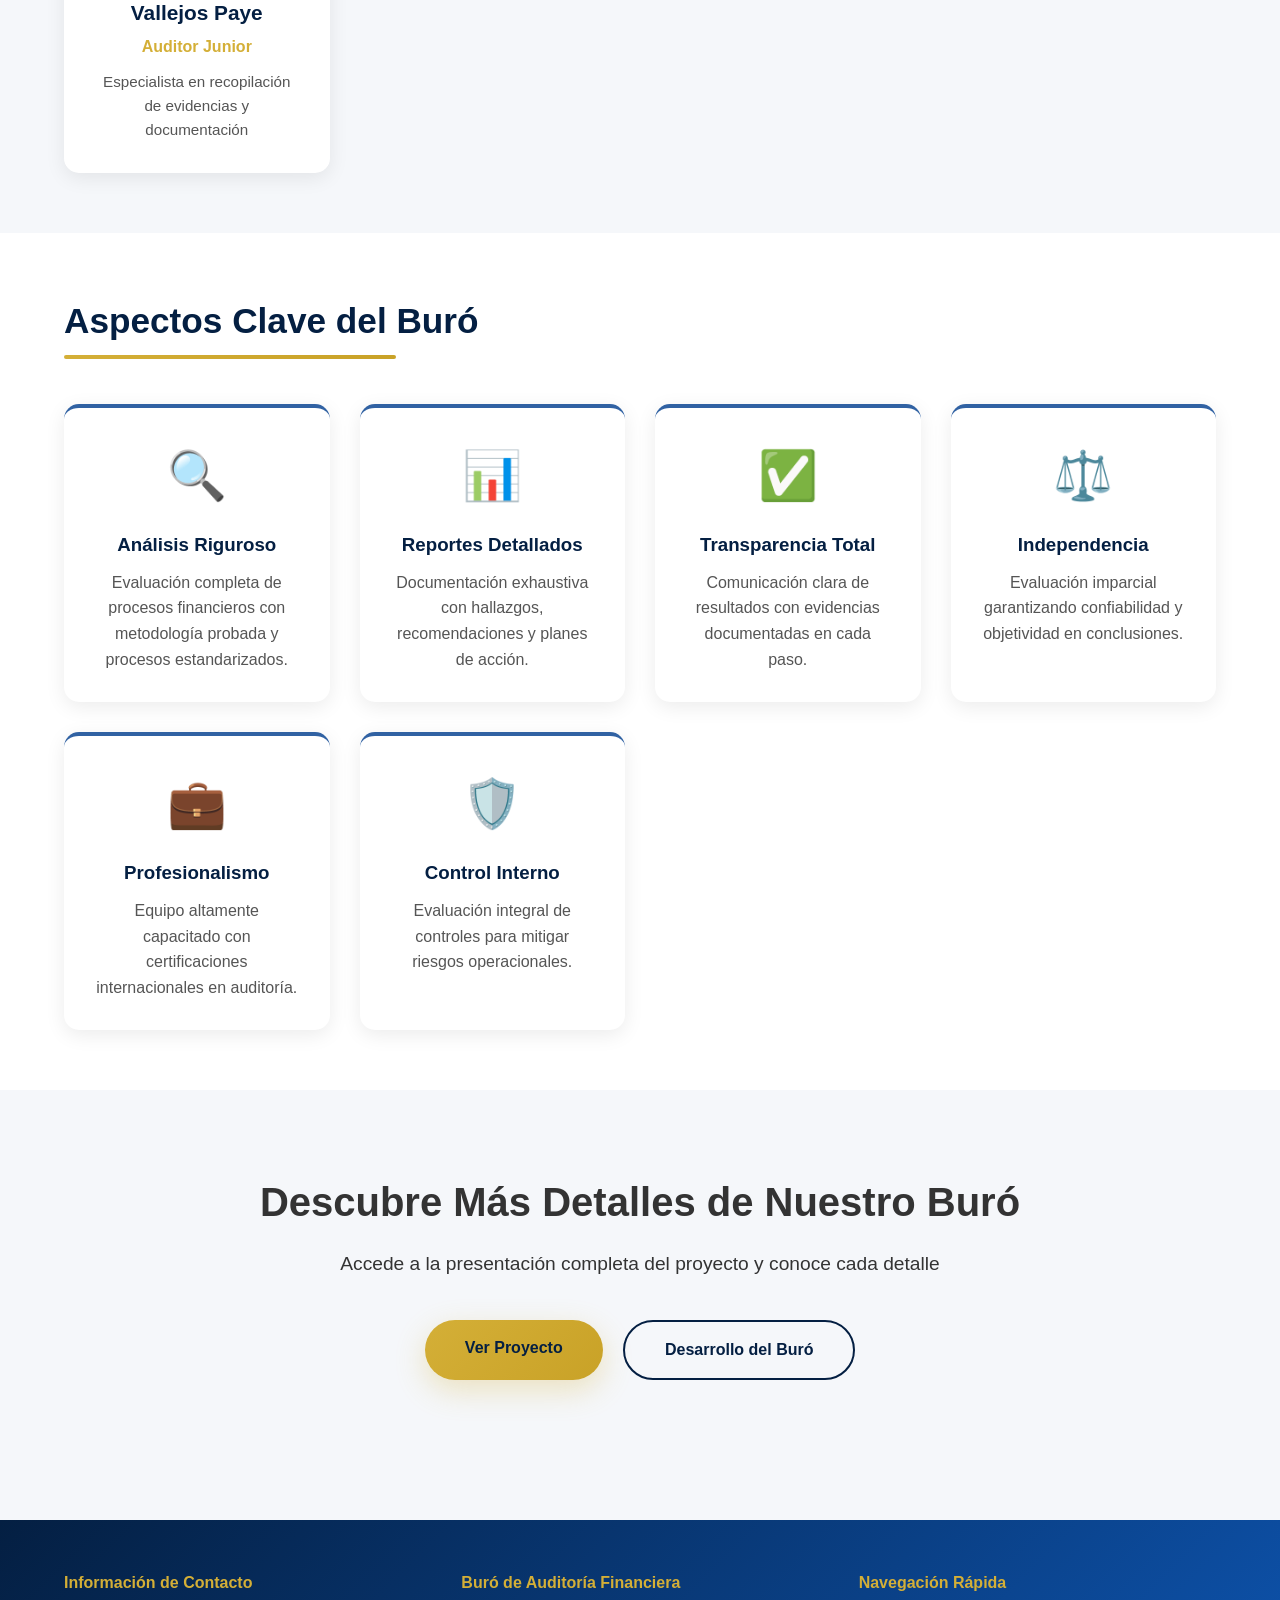
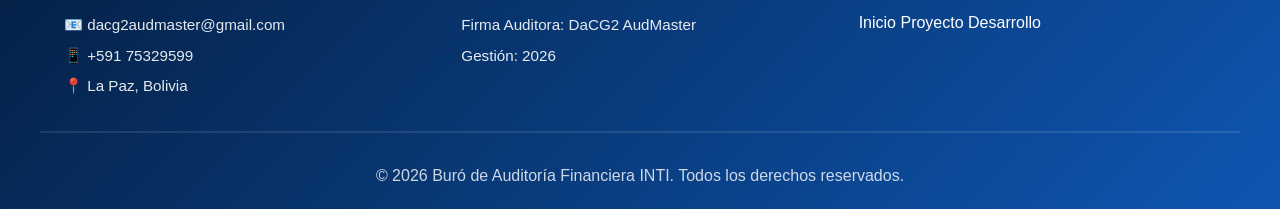
==== commit c62e9e8a: "foto51" ====
--- a/index.html
+++ b/index.html
@@ -64,7 +64,7 @@
             <div class="integrantes-grid">
                 <div class="integrante-card fade-up" data-index="0">
                     <div class="integrante-avatar">
-                        <img src="img/foto_denise.jpg" alt="Foto de Denisse Sanchez Guerra" class="integrante-avatar-img">
+                        <img src="img/foto_denise.png" alt="Foto de Denisse Sanchez Guerra" class="integrante-avatar-img">
                     </div>
                     <h3 class="integrante-name">LIC. CPA. Denisse Sanchez Guerra</h3>
                     <p class="integrante-role">Director General</p>
